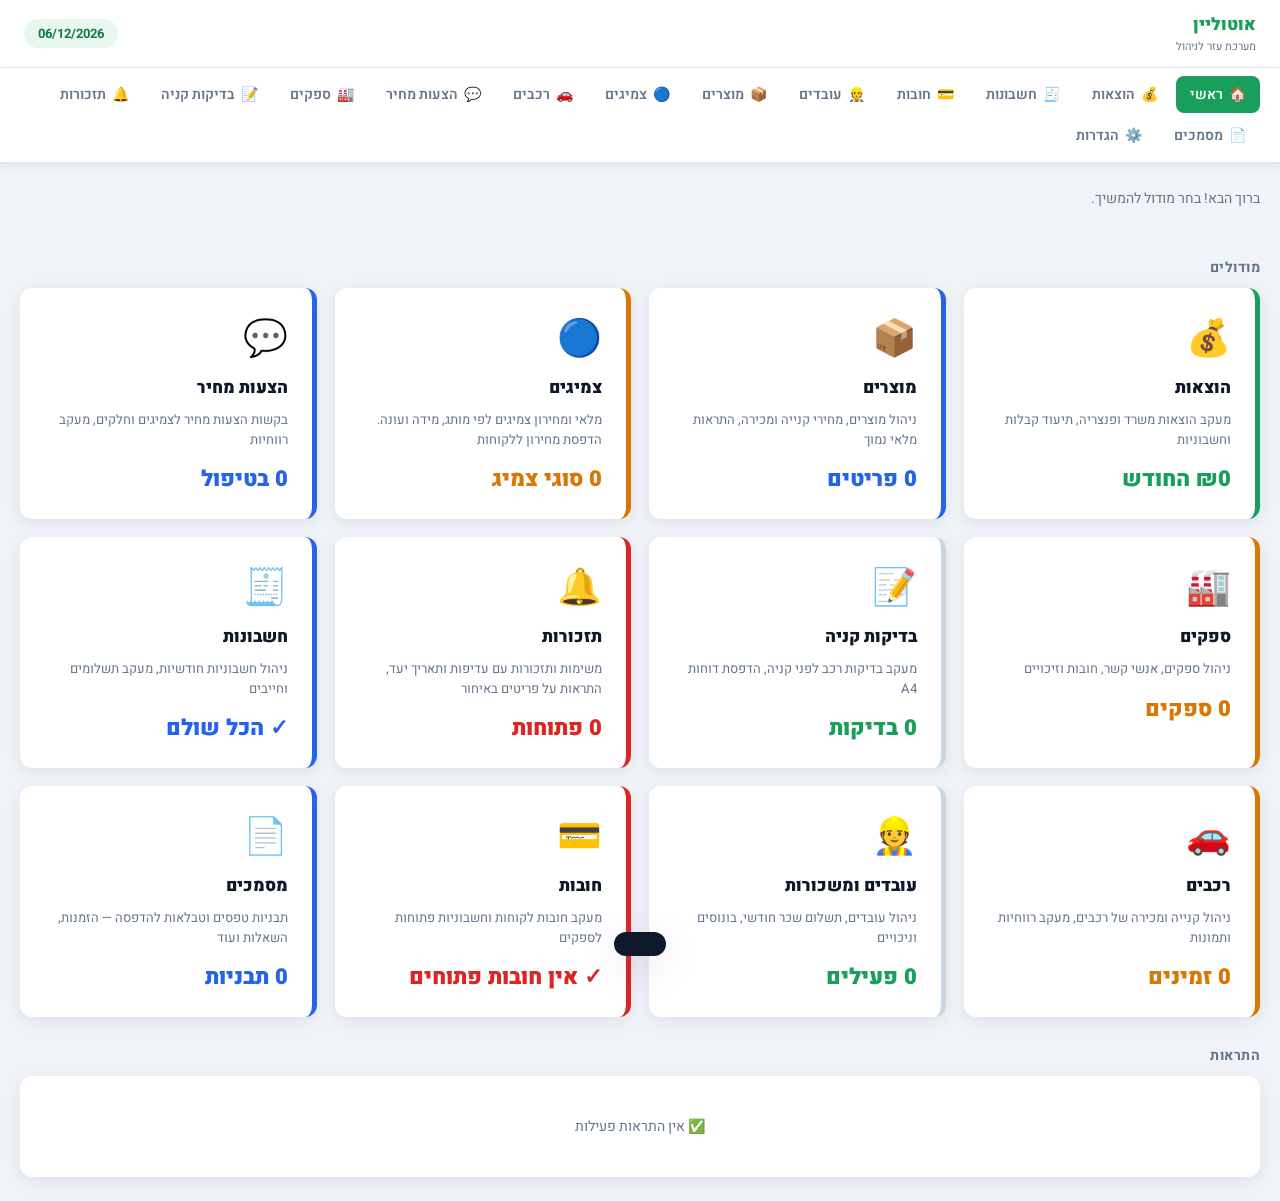
==== index.html @ 27c4a181 "Add files via upload גירסה עם מודול מסמכים" ====
﻿<!DOCTYPE html>
<html lang="he" dir="rtl">
<head>
  <meta charset="UTF-8">
  <meta name="viewport" content="width=device-width, initial-scale=1.0">
  <meta name="theme-color" content="#1a9e5c">
  <meta name="mobile-web-app-capable" content="yes">
  <meta name="apple-mobile-web-app-capable" content="yes">
  <meta name="apple-mobile-web-app-status-bar-style" content="default">
  <meta name="apple-mobile-web-app-title" content="אוטוליין">
  <link rel="icon" href="icon-512.png" type="image/png">
  <link rel="manifest" href="manifest.json">
  <title>אוטוליין – ראשי</title>
  <link rel="stylesheet" href="style.css?v=1.7">
  <style>
    .welcome { font-size: 14px; color: var(--text-muted); margin-bottom: 24px; }
    .modules-grid {
      display: grid;
      grid-template-columns: repeat(auto-fill, minmax(260px, 1fr));
      gap: 18px; margin-bottom: 28px;
    }
    .module-card {
      background: white; border-radius: var(--radius);
      box-shadow: var(--shadow); padding: 24px;
      text-decoration: none; color: var(--text);
      display: flex; flex-direction: column; gap: 10px;
      transition: all 0.2s; border-right: 5px solid var(--primary);
    }
    .module-card:hover { transform: translateY(-3px); box-shadow: var(--shadow-lg); }
    .module-card.blue  { border-right-color: var(--accent); }
    .module-card.orange{ border-right-color: var(--warning); }
    .module-card.gray  { border-right-color: var(--border-dark); }
    .module-card .mod-icon { font-size: 36px; }
    .module-card h2 { font-size: 17px; font-weight: 900; margin: 0; }
    .module-card p { font-size: 13px; color: var(--text-muted); margin: 0; line-height: 1.5; }
    .module-card .mod-stat {
      font-size: 22px; font-weight: 900; color: var(--primary); margin-top: 4px;
    }
    .module-card.blue  .mod-stat { color: var(--accent); }
    .module-card.orange .mod-stat { color: var(--warning); }
    .module-card.red   { border-right-color: var(--danger); }
    .module-card.red   .mod-stat { color: var(--danger); }

    .section-title { font-size: 14px; font-weight: 700; color: var(--text-muted); margin-bottom: 10px; text-transform: uppercase; letter-spacing: 0.5px; }

    .alerts-box { background: white; border-radius: var(--radius); box-shadow: var(--shadow); padding: 20px 24px; }
    .alert-item {
      display: flex; align-items: center; gap: 12px;
      padding: 10px 0; border-bottom: 1px solid var(--border);
      font-size: 13px;
    }
    .alert-item:last-child { border-bottom: none; }
    .alert-dot { width: 8px; height: 8px; border-radius: 50%; background: var(--danger); flex-shrink: 0; }
    .alert-dot.orange { background: var(--warning); }

    .date-chip {
      background: var(--primary-light); color: var(--primary-dark);
      padding: 5px 14px; border-radius: 20px; font-size: 13px; font-weight: 700;
    }
  </style>
</head>
<body>

<header class="app-header">
  <div class="header-brand">
    <img class="header-logo" src="" alt="לוגו">
    <div class="header-title">
      <h1>אוטוליין</h1>
      <p>מערכת עזר לניהול</p>
    </div>
  </div>
  <span class="date-chip" id="todayChip"></span>
</header>

<nav class="main-nav">
  <a href="index.html"          class="nav-link">🏠 <span class="label">ראשי</span></a>
  <a href="הוצאות.html"         class="nav-link">💰 <span class="label">הוצאות</span></a>
  <a href="חשבונות.html"        class="nav-link">🧾 <span class="label">חשבונות</span></a>
  <a href="חובות.html"          class="nav-link">💳 <span class="label">חובות</span></a>
  <a href="עובדים.html"          class="nav-link">👷 <span class="label">עובדים</span></a>
  <a href="מוצרים.html"         class="nav-link">📦 <span class="label">מוצרים</span></a>
  <a href="צמיגים.html"         class="nav-link">🔵 <span class="label">צמיגים</span></a>
  <a href="רכבים.html"          class="nav-link">🚗 <span class="label">רכבים</span></a>
  <a href="הצעות-מחיר.html"    class="nav-link">💬 <span class="label">הצעות מחיר</span></a>
  <a href="ספקים.html"          class="nav-link">🏭 <span class="label">ספקים</span></a>
  <a href="בדיקות-קניה.html"    class="nav-link">📝 <span class="label">בדיקות קניה</span></a>
  <a href="תזכורות.html"        class="nav-link">🔔 <span class="label">תזכורות</span></a>
  <a href="מסמכים.html"         class="nav-link">📄 <span class="label">מסמכים</span></a>
  <a href="הגדרות.html"         class="nav-link">⚙️ <span class="label">הגדרות</span></a>
</nav>

<div class="container">
  <p class="welcome">ברוך הבא! בחר מודול להמשיך.</p>

  <!-- Stats -->
  <div class="stats-row" id="statsRow"></div>

  <!-- Modules -->
  <div class="section-title">מודולים</div>
  <div class="modules-grid">
    <a href="הוצאות.html" class="module-card">
      <div class="mod-icon">💰</div>
      <h2>הוצאות</h2>
      <p>מעקב הוצאות משרד ופנצריה, תיעוד קבלות וחשבוניות</p>
      <div class="mod-stat" id="statExpenses">—</div>
    </a>
    <a href="מוצרים.html" class="module-card blue">
      <div class="mod-icon">📦</div>
      <h2>מוצרים</h2>
      <p>ניהול מוצרים, מחירי קנייה ומכירה, התראות מלאי נמוך</p>
      <div class="mod-stat" id="statProducts">—</div>
    </a>
    <a href="צמיגים.html" class="module-card orange">
      <div class="mod-icon">🔵</div>
      <h2>צמיגים</h2>
      <p>מלאי ומחירון צמיגים לפי מותג, מידה ועונה. הדפסת מחירון ללקוחות</p>
      <div class="mod-stat" id="statTires">—</div>
    </a>
    <a href="הצעות-מחיר.html" class="module-card blue">
      <div class="mod-icon">💬</div>
      <h2>הצעות מחיר</h2>
      <p>בקשות הצעות מחיר לצמיגים וחלקים, מעקב רווחיות</p>
      <div class="mod-stat" id="statQuotes">—</div>
    </a>
    <a href="ספקים.html" class="module-card orange">
      <div class="mod-icon">🏭</div>
      <h2>ספקים</h2>
      <p>ניהול ספקים, אנשי קשר, חובות וזיכויים</p>
      <div class="mod-stat" id="statSuppliers">—</div>
    </a>
    <a href="בדיקות-קניה.html" class="module-card gray">
      <div class="mod-icon">📝</div>
      <h2>בדיקות קניה</h2>
      <p>מעקב בדיקות רכב לפני קניה, הדפסת דוחות A4</p>
      <div class="mod-stat" id="statChecks">—</div>
    </a>
    <a href="תזכורות.html" class="module-card red">
      <div class="mod-icon">🔔</div>
      <h2>תזכורות</h2>
      <p>משימות ותזכורות עם עדיפות ותאריך יעד, התראות על פריטים באיחור</p>
      <div class="mod-stat" id="statReminders">—</div>
    </a>
    <a href="חשבונות.html" class="module-card blue">
      <div class="mod-icon">🧾</div>
      <h2>חשבונות</h2>
      <p>ניהול חשבוניות חודשיות, מעקב תשלומים וחייבים</p>
      <div class="mod-stat" id="statInvoices">—</div>
    </a>
    <a href="רכבים.html" class="module-card orange">
      <div class="mod-icon">🚗</div>
      <h2>רכבים</h2>
      <p>ניהול קנייה ומכירה של רכבים, מעקב רווחיות ותמונות</p>
      <div class="mod-stat" id="statCars">—</div>
    </a>
    <a href="עובדים.html" class="module-card gray">
      <div class="mod-icon">👷</div>
      <h2>עובדים ומשכורות</h2>
      <p>ניהול עובדים, תשלום שכר חודשי, בונוסים וניכויים</p>
      <div class="mod-stat" id="statEmployees">—</div>
    </a>
    <a href="חובות.html" class="module-card red">
      <div class="mod-icon">💳</div>
      <h2>חובות</h2>
      <p>מעקב חובות לקוחות וחשבוניות פתוחות לספקים</p>
      <div class="mod-stat" id="statDebts">—</div>
    </a>
    <a href="מסמכים.html" class="module-card blue">
      <div class="mod-icon">📄</div>
      <h2>מסמכים</h2>
      <p>תבניות טפסים וטבלאות להדפסה — הזמנות, השאלות ועוד</p>
      <div class="mod-stat" id="statForms">—</div>
    </a>
  </div>

  <!-- Alerts -->
  <div class="section-title">התראות</div>
  <div class="alerts-box">
    <div id="alertsList">
      <div class="empty-state" style="padding:20px">
        <p>✅ אין התראות פעילות</p>
      </div>
    </div>
  </div>
</div>

<div id="toast" class="toast"></div>

<script src="shared.js?v=1.7"></script>
<script>
document.getElementById('todayChip').textContent = todayStr();

function loadDashboard() {
  const expenses = getDB('pnc_expenses');
  const products = getDB('pnc_products');
  const tires    = getDB('pnc_tires');
  const checks   = (() => { try { return JSON.parse(localStorage.getItem('mualem_db_v3')) || []; } catch { return []; } })();

  // This month expenses
  const now = new Date();
  const thisMonth = String(now.getMonth()+1).padStart(2,'0') + '/' + now.getFullYear();
  const monthExp = expenses.filter(e => (e.date || '').includes('/' + thisMonth.replace('/','/').slice(0,2) + '/') || (e.date || '').endsWith(thisMonth.slice(-4)));
  // simpler: filter where date contains /MM/YYYY
  const mm = String(now.getMonth()+1).padStart(2,'0');
  const yyyy = now.getFullYear();
  const expThisMonth = expenses.filter(e => {
    const p = (e.date || '').split('/');
    return p.length === 3 && p[1] === mm && p[2] === String(yyyy);
  });
  const totalExpMonth = expThisMonth.reduce((s,e) => s + (parseFloat(e.amount) || 0), 0);

  const quotesT = getDB('pnc_quotes_tires');
  const quotesP = getDB('pnc_quotes_parts');
  const suppliers = getDB('pnc_suppliers');

  // Reminders
  const reminders = getDB('pnc_reminders');
  const today = new Date(); today.setHours(0,0,0,0);
  const openRems    = reminders.filter(r => !r.done);
  const overdueRems = reminders.filter(r => !r.done && r.due && new Date(r.due) < today);
  const highRems    = reminders.filter(r => !r.done && r.priority === 'high' && !(r.due && new Date(r.due) < today));

  // Invoices (current month)
  const tenants  = getDB('pnc_tenants');
  const payments = getDB('pnc_payments');
  const curPeriod = String(now.getMonth()+1).padStart(2,'0') + '/' + now.getFullYear();
  const curPmts   = payments.filter(p => p.period === curPeriod);
  const unpaidTenants = tenants.filter(t => {
    const pmt = curPmts.find(p => p.tenantId === t.id);
    return !pmt || !pmt.paid;
  });

  // Cars inventory
  const carsInv  = getDB('pnc_cars_inventory');
  const availCars = carsInv.filter(c => c.status === 'available');

  // Employees
  const employees = getDB('pnc_employees');
  const empSals   = getDB('pnc_salaries');
  const activeEmps = employees.filter(e => e.active);
  const empCurSals = empSals.filter(s => s.period === curPeriod);
  const empUnpaid  = activeEmps.filter(e => {
    const sal = empCurSals.find(s => s.employeeId === e.id);
    return !sal || !sal.paid;
  }).length;

  document.getElementById('statExpenses').textContent  = '₪' + totalExpMonth.toLocaleString('he-IL') + ' החודש';
  document.getElementById('statProducts').textContent  = products.length + ' פריטים';
  document.getElementById('statTires').textContent     = tires.length + ' סוגי צמיג';
  document.getElementById('statQuotes').textContent    = (quotesT.filter(x=>x.status==='open').length + quotesP.filter(x=>x.status==='open').length) + ' בטיפול';
  document.getElementById('statSuppliers').textContent = suppliers.length + ' ספקים';
  document.getElementById('statChecks').textContent    = checks.length + ' בדיקות';
  document.getElementById('statReminders').textContent = openRems.length + ' פתוחות' + (overdueRems.length > 0 ? ` · ${overdueRems.length} באיחור` : '');
  document.getElementById('statInvoices').textContent  = unpaidTenants.length > 0 ? unpaidTenants.length + ' ממתינים לתשלום' : '✓ הכל שולם';
  document.getElementById('statCars').textContent      = availCars.length + ' זמינים' + (carsInv.length > availCars.length ? ` / ${carsInv.length} סה״כ` : '');
  document.getElementById('statEmployees').textContent = activeEmps.length + ' פעילים' + (empUnpaid > 0 ? ` · ${empUnpaid} ממתינים` : '');

  // Debts
  const custDebts  = getDB('pnc_customer_debts');
  const suppDebts  = getDB('pnc_supplier_debts');
  const openCust   = custDebts.filter(d => {
    const paid = (d.payments||[]).reduce((s,p) => s+(parseFloat(p.amount)||0), 0);
    return Math.max(0, (parseFloat(d.amount)||0) - paid) > 0;
  });
  const openSupp   = suppDebts.filter(d => !d.paid);
  const debtParts  = [];
  if (openCust.length)  debtParts.push(openCust.length + ' לקוחות');
  if (openSupp.length)  debtParts.push(openSupp.length + ' ספקים');
  document.getElementById('statDebts').textContent = debtParts.length ? debtParts.join(' · ') : '✓ אין חובות פתוחים';

  // Forms
  const forms = getDB('pnc_forms');
  document.getElementById('statForms').textContent = forms.length + ' תבניות';

  // Alerts
  const alerts = [];

  // Overdue reminders (most urgent – red)
  overdueRems.forEach(r => {
    alerts.push({ color: '', text: `🔔 תזכורת באיחור: ${r.text}` });
  });
  // High priority open reminders (orange)
  highRems.forEach(r => {
    alerts.push({ color: 'orange', text: `🔔 תזכורת דחופה: ${r.text}` });
  });
  // Unpaid employee salaries
  activeEmps.forEach(e => {
    const sal = empCurSals.find(s => s.employeeId === e.id);
    if (!sal || !sal.paid) {
      const amount = sal ? sal.total : (e.payType === 'monthly' ? (parseFloat(e.baseSalary)||0) : 0);
      if (amount > 0)
        alerts.push({ color: 'orange', text: `👷 שכר לא שולם: ${e.name} – ₪${amount.toLocaleString('he-IL',{maximumFractionDigits:0})} (${curPeriod})` });
    }
  });

  // Overdue supplier debts
  openSupp.forEach(d => {
    if (!d.dueDate) return;
    const parts = d.dueDate.split('/');
    const due = parts.length === 3 ? new Date(parts[2], parts[1]-1, parts[0]) : null;
    if (due && due < today) {
      alerts.push({ color: '', text: `🏭 חשבונית פגת תוקף: ${d.supplierName} – ₪${(parseFloat(d.amount)||0).toLocaleString('he-IL',{maximumFractionDigits:0})} (עד ${d.dueDate})` });
    }
  });

  // Unpaid invoices current month
  unpaidTenants.forEach(t => {
    const total = (t.items||[]).reduce((s,item)=>s+(parseFloat(item.amount)||0),0);
    alerts.push({ color: 'orange', text: `🧾 חשבון לא שולם: ${t.name} – ₪${total.toLocaleString('he-IL')} (${curPeriod})` });
  });

  // Low stock products
  products.forEach(p => {
    const qty = parseFloat(p.quantity) || 0;
    const min = parseFloat(p.minQuantity) || 0;
    if (min > 0 && qty <= min) {
      alerts.push({ color: qty === 0 ? '' : 'orange', text: `מלאי נמוך: ${p.name} – נותרו ${qty} ${p.unit || 'יח׳'}` });
    }
  });
  // Low stock tires
  tires.forEach(t => {
    const qty = parseFloat(t.quantity) || 0;
    if (qty === 0) {
      alerts.push({ color: '', text: `צמיג אזל: ${t.brand} ${t.width}/${t.profile}R${t.rim}` });
    } else if (qty <= 2) {
      alerts.push({ color: 'orange', text: `מלאי נמוך: ${t.brand} ${t.width}/${t.profile}R${t.rim} – נותרו ${qty}` });
    }
  });

  const list = document.getElementById('alertsList');
  if (alerts.length === 0) {
    list.innerHTML = '<div class="empty-state" style="padding:20px"><p>✅ אין התראות פעילות</p></div>';
  } else {
    list.innerHTML = alerts.map(a =>
      `<div class="alert-item">
         <div class="alert-dot ${a.color}"></div>
         <span>${a.text}</span>
       </div>`
    ).join('');
  }
}

loadDashboard();
</script>
</body>
</html>
---- style.css ----
@import url('https://fonts.googleapis.com/css2?family=Heebo:wght@300;400;500;600;700;900&display=swap');

:root {
  --primary: #1a9e5c; --primary-light: #e8f7f0; --primary-dark: #147a46;
  --accent: #2563eb; --accent-light: #eff6ff;
  --danger: #dc2626; --danger-light: #fef2f2;
  --warning: #d97706; --warning-light: #fffbeb;
  --bg: #f0f4f8; --card: #ffffff;
  --border: #e2e8f0; --border-dark: #cbd5e1;
  --text: #0f172a; --text-muted: #64748b; --text-light: #94a3b8;
  --shadow: 0 4px 16px rgba(0,0,0,0.08);
  --shadow-lg: 0 10px 40px rgba(0,0,0,0.12);
  --radius: 12px;
}

* { box-sizing: border-box; margin: 0; padding: 0; }

body {
  font-family: 'Heebo', sans-serif;
  background: var(--bg);
  color: var(--text);
  direction: rtl;
  min-height: 100vh;
}

/* ===== HEADER ===== */
.app-header {
  background: #fff;
  padding: 12px 24px;
  display: flex; align-items: center; justify-content: space-between;
  box-shadow: 0 2px 12px rgba(0,0,0,0.1);
  border-bottom: 1px solid var(--border);
  position: sticky; top: 0; z-index: 100;
}
.header-brand { display: flex; align-items: center; gap: 12px; }
.header-logo { height: 44px; object-fit: contain; mix-blend-mode: multiply; }
.header-title h1 { font-size: 17px; font-weight: 900; color: var(--primary); }
.header-title p { font-size: 11px; color: var(--text-muted); margin-top: 1px; }

/* ===== NAV ===== */
.main-nav {
  display: flex; gap: 4px; flex-wrap: wrap;
  background: white;
  padding: 8px 20px;
  border-bottom: 2px solid var(--border);
  position: sticky; top: 0; z-index: 100;
  box-shadow: 0 2px 8px rgba(0,0,0,.06);
}
.nav-link {
  display: flex; align-items: center; gap: 6px;
  padding: 8px 14px; border-radius: 8px;
  text-decoration: none; color: var(--text-muted);
  font-size: 14px; font-weight: 600;
  transition: all 0.15s;
}
.nav-link:hover { background: var(--bg); color: var(--primary); }
.nav-link.active { background: var(--primary); color: white; }

/* ===== CONTAINER ===== */
.container { max-width: 1300px; margin: 0 auto; padding: 24px 20px; }

/* ===== PAGE TITLE ===== */
.page-title {
  font-size: 22px; font-weight: 900;
  color: var(--text); margin-bottom: 20px;
  display: flex; align-items: center; gap: 10px;
}
.page-title .icon { font-size: 26px; }

/* ===== CARD ===== */
.card {
  background: var(--card); border-radius: var(--radius);
  box-shadow: var(--shadow); margin-bottom: 24px; overflow: hidden;
}
.card-header {
  padding: 14px 24px; border-bottom: 1px solid var(--border);
  display: flex; align-items: center; justify-content: space-between; gap: 10px;
}
.card-header-left { display: flex; align-items: center; gap: 10px; }
.card-header .icon {
  width: 34px; height: 34px; border-radius: 8px;
  display: flex; align-items: center; justify-content: center; font-size: 17px;
}
.card-header .icon.green { background: var(--primary-light); }
.card-header .icon.blue { background: var(--accent-light); }
.card-header .icon.orange { background: var(--warning-light); }
.card-header .icon.red { background: var(--danger-light); }
.card-header h3 { margin: 0; font-size: 15px; font-weight: 700; }
.card-body { padding: 20px 24px; }

/* ===== FORM ===== */
.grid-inputs {
  display: grid;
  grid-template-columns: repeat(auto-fill, minmax(180px, 1fr));
  gap: 14px;
}
.grid-inputs.wide { grid-template-columns: repeat(auto-fill, minmax(220px, 1fr)); }
.grid-inputs.narrow { grid-template-columns: repeat(auto-fill, minmax(140px, 1fr)); }

.field { display: flex; flex-direction: column; }
.field.full { grid-column: 1 / -1; }
.field label {
  font-size: 11px; font-weight: 700; color: var(--text-muted);
  text-transform: uppercase; letter-spacing: 0.5px; margin-bottom: 5px;
}
.field input, .field select, .field textarea {
  padding: 10px 14px; border: 1.5px solid var(--border); border-radius: 8px;
  font-size: 14px; font-family: 'Heebo', sans-serif; color: var(--text);
  transition: all 0.15s; background: #fafbfc; direction: rtl;
}
.field select { cursor: pointer; }
.field textarea { resize: vertical; min-height: 64px; }
.field input::placeholder, .field textarea::placeholder { color: var(--text-light); font-size: 13px; }
.field input:focus, .field select:focus, .field textarea:focus {
  outline: none; border-color: var(--accent);
  background: white; box-shadow: 0 0 0 3px rgba(37,99,235,0.08);
}
.field input.filled, .field select.filled { background: white; border-color: var(--border-dark); }
.required-star { color: var(--danger); }

/* ===== BUTTONS ===== */
.action-area {
  padding: 16px 24px; background: #f8fafc;
  border-top: 1px solid var(--border);
  display: flex; gap: 12px; align-items: center; flex-wrap: wrap;
}
.btn {
  padding: 10px 20px; border: none; cursor: pointer; border-radius: 8px;
  font-size: 14px; font-weight: 700; font-family: 'Heebo', sans-serif;
  transition: all 0.15s; display: flex; align-items: center; gap: 7px;
  white-space: nowrap;
}
.btn-primary {
  background: var(--primary); color: white;
  box-shadow: 0 2px 8px rgba(26,158,92,0.3); flex: 1; justify-content: center;
}
.btn-primary:hover { background: var(--primary-dark); transform: translateY(-1px); }
.btn-secondary {
  background: white; color: var(--text-muted); border: 1.5px solid var(--border);
}
.btn-secondary:hover { border-color: var(--border-dark); color: var(--text); }
.btn-accent { background: var(--accent); color: white; }
.btn-accent:hover { background: #1d4ed8; }
.btn-danger { background: var(--danger-light); color: var(--danger); }
.btn-danger:hover { background: var(--danger); color: white; }
.btn-warning { background: var(--warning-light); color: var(--warning); }
.btn-warning:hover { background: var(--warning); color: white; }
.btn-sm { padding: 5px 12px; font-size: 12px; }
.btn-icon {
  border: none; background: none; cursor: pointer;
  padding: 4px 6px; border-radius: 5px; opacity: 0.4;
  transition: all 0.15s; font-size: 14px;
}
.btn-icon:hover { opacity: 1; background: var(--bg); }

/* ===== SEARCH BAR ===== */
.search-wrap {
  padding: 14px 24px; border-bottom: 1px solid var(--border);
  display: flex; gap: 10px; flex-wrap: wrap; align-items: center;
}
.search-input {
  flex: 1; min-width: 180px;
  padding: 9px 14px; border: 1.5px solid var(--border); border-radius: 8px;
  font-size: 14px; font-family: 'Heebo', sans-serif;
  direction: rtl; background: #fafbfc;
}
.search-input:focus { outline: none; border-color: var(--accent); background: white; }
.filter-select {
  padding: 9px 14px; border: 1.5px solid var(--border); border-radius: 8px;
  font-size: 14px; font-family: 'Heebo', sans-serif;
  background: #fafbfc; cursor: pointer; direction: rtl;
}
.filter-select:focus { outline: none; border-color: var(--accent); }

/* ===== TABLE ===== */
.tbl-wrap { overflow-x: auto; }
.data-table { width: 100%; border-collapse: collapse; min-width: 600px; }
.data-table thead tr { background: #f8fafc; }
.data-table th {
  padding: 9px 12px; text-align: right;
  font-size: 11px; font-weight: 700; color: var(--text-muted);
  text-transform: uppercase; letter-spacing: 0.5px;
  border-bottom: 2px solid var(--border); white-space: nowrap;
}
.data-table td {
  padding: 9px 12px; border-bottom: 1px solid var(--border);
  font-size: 13px; vertical-align: middle;
}
.data-table tbody tr:hover td { background: #f8fafc; }
.data-table tbody tr:nth-child(even) td { background: #fafbfc; }
.data-table tbody tr:nth-child(even):hover td { background: #f1f5f9; }

/* ===== BADGES ===== */
.badge {
  display: inline-flex; align-items: center;
  padding: 3px 10px; border-radius: 20px;
  font-size: 12px; font-weight: 700; white-space: nowrap;
}
.badge-green { background: var(--primary-light); color: var(--primary-dark); }
.badge-blue { background: var(--accent-light); color: var(--accent); }
.badge-red { background: var(--danger-light); color: var(--danger); }
.badge-orange { background: var(--warning-light); color: var(--warning); }
.badge-gray { background: #f1f5f9; color: var(--text-muted); }

/* ===== STAT CARDS ===== */
.stats-row { display: flex; gap: 14px; flex-wrap: wrap; margin-bottom: 24px; }
.stat-card {
  background: white; border-radius: var(--radius);
  padding: 16px 20px; flex: 1; min-width: 140px;
  box-shadow: var(--shadow); border-right: 4px solid var(--primary);
}
.stat-card.blue { border-right-color: var(--accent); }
.stat-card.orange { border-right-color: var(--warning); }
.stat-card.red { border-right-color: var(--danger); }
.stat-card .num { font-size: 22px; font-weight: 900; color: var(--primary); display: block; }
.stat-card.blue .num { color: var(--accent); }
.stat-card.orange .num { color: var(--warning); }
.stat-card.red .num { color: var(--danger); }
.stat-card .lbl { font-size: 11px; color: var(--text-muted); margin-top: 3px; }

/* ===== EMPTY STATE ===== */
.empty-state { text-align: center; padding: 50px 20px; color: var(--text-muted); }
.empty-state .emoji { font-size: 40px; margin-bottom: 12px; }
.empty-state p { font-size: 14px; }

/* ===== TOAST ===== */
.toast {
  position: fixed; bottom: 24px; left: 50%;
  transform: translateX(-50%) translateY(80px);
  background: #0f172a; color: white;
  padding: 12px 26px; border-radius: 30px;
  font-size: 14px; font-weight: 600;
  box-shadow: var(--shadow-lg); z-index: 999;
  transition: transform 0.3s cubic-bezier(0.34,1.56,0.64,1);
  white-space: nowrap; pointer-events: none;
}
.toast.show { transform: translateX(-50%) translateY(0); }
.toast.success { background: var(--primary); }
.toast.error { background: var(--danger); }

/* ===== MODAL ===== */
.modal-overlay {
  display: none; position: fixed; inset: 0;
  background: rgba(0,0,0,0.45); z-index: 200;
  align-items: center; justify-content: center; padding: 20px;
}
.modal-overlay.open { display: flex; }
.modal {
  background: white; border-radius: var(--radius);
  box-shadow: var(--shadow-lg); width: 100%; max-width: 640px;
  max-height: 90vh; overflow-y: auto;
}
.modal-header {
  padding: 16px 24px; border-bottom: 1px solid var(--border);
  display: flex; align-items: center; justify-content: space-between; position: sticky; top: 0; background: white; z-index: 1;
}
.modal-header h3 { font-size: 16px; font-weight: 700; margin: 0; }
.modal-close {
  border: none; background: none; cursor: pointer;
  font-size: 22px; color: var(--text-muted); padding: 2px 6px; border-radius: 4px; line-height: 1;
}
.modal-close:hover { background: var(--bg); color: var(--text); }
.modal-body { padding: 20px 24px; }
.modal-footer {
  padding: 14px 24px; border-top: 1px solid var(--border);
  display: flex; gap: 10px; justify-content: flex-end;
}

/* ===== CONFIRM ===== */
.confirm-overlay {
  display: none; position: fixed; inset: 0;
  background: rgba(0,0,0,0.5); z-index: 300;
  align-items: center; justify-content: center;
  padding: 20px;
}
.confirm-overlay.open { display: flex; }
.confirm-box {
  background: white; border-radius: var(--radius);
  padding: 32px 28px; max-width: 360px; width: 100%;
  text-align: center; box-shadow: var(--shadow-lg);
  animation: cfmIn .15s ease;
}
@keyframes cfmIn { from { transform: scale(.9); opacity: 0 } to { transform: scale(1); opacity: 1 } }
.confirm-box .big-icon,
.confirm-box .confirm-icon { font-size: 42px; margin-bottom: 14px; }
.confirm-box h3 { font-size: 17px; font-weight: 700; margin-bottom: 8px; }
.confirm-box p { font-size: 14px; color: var(--text-muted); margin-bottom: 22px; }
/* Support both class names: btns (new) and confirm-btns (old) */
.confirm-box .btns,
.confirm-box .confirm-btns { display: flex; gap: 10px; justify-content: center; flex-wrap: wrap; }

/* ===== RESPONSIVE ===== */

/* Tablet */
@media (max-width: 900px) {
  .container { padding: 18px 16px; }
  .grid-inputs { grid-template-columns: repeat(auto-fill, minmax(160px, 1fr)); }
  .modal { max-width: 96vw; }
}

/* Mobile */
@media (max-width: 640px) {
  /* Header */
  .app-header { padding: 10px 12px; }
  .header-title h1 { font-size: 15px; }
  .header-title p { display: none; }

  /* Nav – scrollable row, icons only */
  .main-nav {
    padding: 6px 8px;
    gap: 2px;
    overflow-x: auto;
    flex-wrap: nowrap;
    -webkit-overflow-scrolling: touch;
    scrollbar-width: none;
  }
  .main-nav::-webkit-scrollbar { display: none; }
  .nav-link { padding: 8px 10px; font-size: 13px; white-space: nowrap; flex-shrink: 0; }
  .nav-link span.label { display: none; }

  /* Layout */
  .container { padding: 12px 10px; }
  .page-title { font-size: 18px; margin-bottom: 14px; }

  /* Grid */
  .grid-inputs { grid-template-columns: 1fr 1fr; gap: 10px; }
  .grid-inputs.narrow { grid-template-columns: 1fr 1fr; }

  /* Cards */
  .card-header { padding: 12px 14px; flex-wrap: wrap; }
  .card-body { padding: 12px 14px; }
  .action-area { padding: 10px 14px; gap: 8px; }

  /* Stats */
  .stats-row { gap: 8px; }
  .stat-card { min-width: 90px; padding: 10px 12px; }
  .stat-card .num { font-size: 18px; }

  /* Search */
  .search-wrap { padding: 10px 12px; gap: 8px; }
  .search-input { font-size: 16px; } /* prevent iOS zoom */
  .filter-select { font-size: 16px; }

  /* Buttons */
  .btn { padding: 9px 16px; font-size: 14px; }
  .btn-primary { flex: unset; width: 100%; justify-content: center; }

  /* Modal */
  .modal-overlay { padding: 0; align-items: flex-end; }
  .modal { border-radius: var(--radius) var(--radius) 0 0; max-height: 92vh; }

  /* Toast */
  .toast { left: 12px; right: 12px; transform: translateX(0) translateY(80px); width: auto; }
  .toast.show { transform: translateX(0) translateY(0); }

  /* Confirm */
  .confirm-box { padding: 24px 18px; }

  /* Fields – prevent iOS zoom on focus */
  .field input, .field select, .field textarea { font-size: 16px; }
}

/* Very small screens */
@media (max-width: 380px) {
  .grid-inputs { grid-template-columns: 1fr; }
  .stats-row { flex-direction: column; }
}
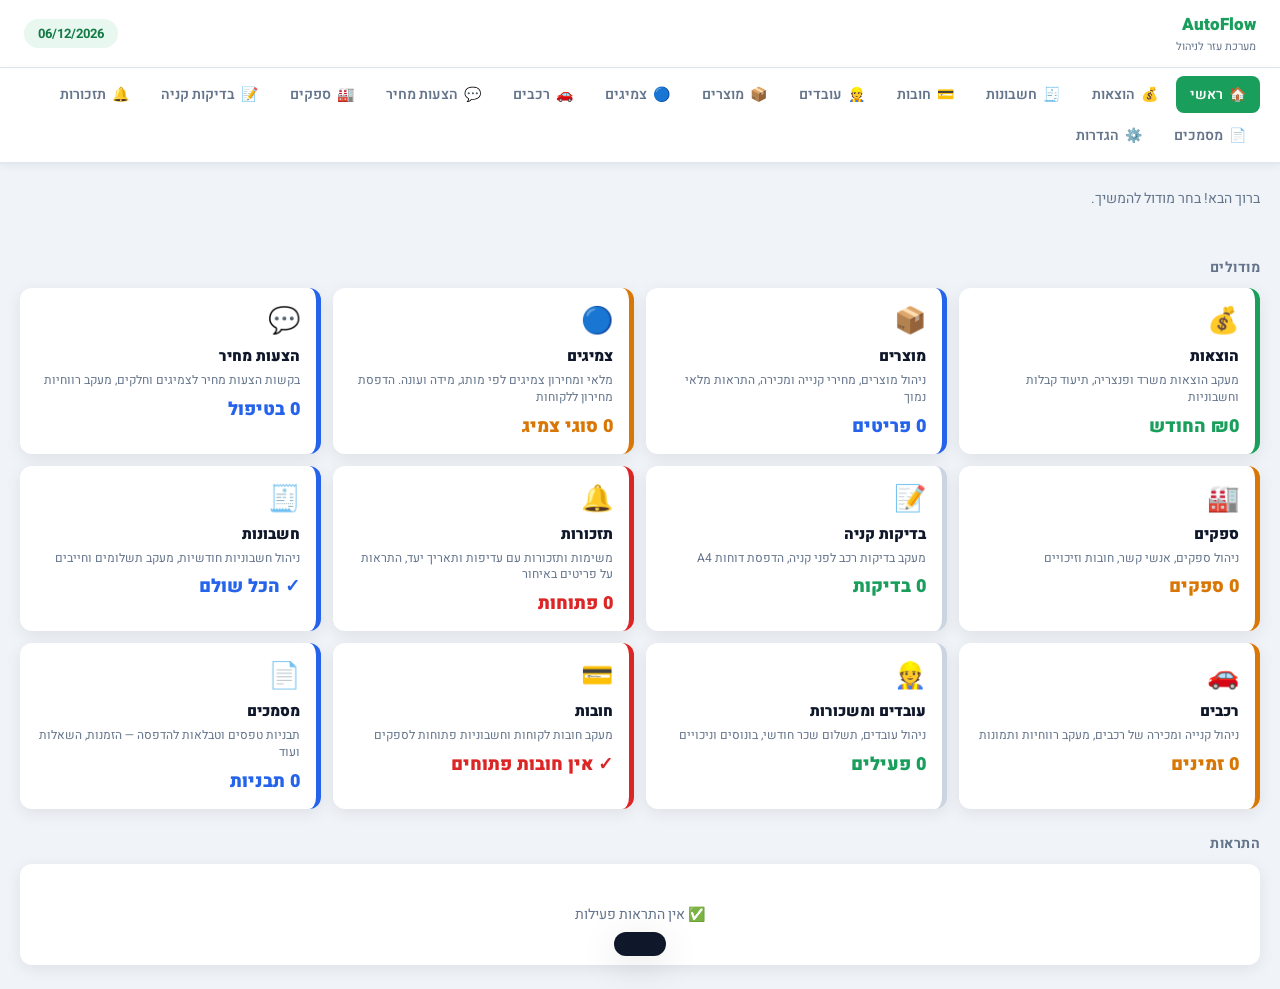
==== commit 8b8fa538: "UI improvements: compact layout, tabs, AutoFlow branding - Default header name changed to AutoFlow a" ====
--- a/index.html
+++ b/index.html
@@ -16,25 +16,28 @@
     .welcome { font-size: 14px; color: var(--text-muted); margin-bottom: 24px; }
     .modules-grid {
       display: grid;
-      grid-template-columns: repeat(auto-fill, minmax(260px, 1fr));
-      gap: 18px; margin-bottom: 28px;
-    }
+      grid-template-columns: repeat(4, 1fr);
+      gap: 12px; margin-bottom: 24px;
+    }
+    @media(max-width:900px){ .modules-grid { grid-template-columns: repeat(3,1fr); } }
+    @media(max-width:620px){ .modules-grid { grid-template-columns: repeat(2,1fr); } }
+    @media(max-width:380px){ .modules-grid { grid-template-columns: 1fr; } }
     .module-card {
       background: white; border-radius: var(--radius);
-      box-shadow: var(--shadow); padding: 24px;
+      box-shadow: var(--shadow); padding: 14px 16px;
       text-decoration: none; color: var(--text);
-      display: flex; flex-direction: column; gap: 10px;
+      display: flex; flex-direction: column; gap: 5px;
       transition: all 0.2s; border-right: 5px solid var(--primary);
     }
-    .module-card:hover { transform: translateY(-3px); box-shadow: var(--shadow-lg); }
+    .module-card:hover { transform: translateY(-2px); box-shadow: var(--shadow-lg); }
     .module-card.blue  { border-right-color: var(--accent); }
     .module-card.orange{ border-right-color: var(--warning); }
     .module-card.gray  { border-right-color: var(--border-dark); }
-    .module-card .mod-icon { font-size: 36px; }
-    .module-card h2 { font-size: 17px; font-weight: 900; margin: 0; }
-    .module-card p { font-size: 13px; color: var(--text-muted); margin: 0; line-height: 1.5; }
+    .module-card .mod-icon { font-size: 26px; }
+    .module-card h2 { font-size: 15px; font-weight: 900; margin: 0; }
+    .module-card p { font-size: 12px; color: var(--text-muted); margin: 0; line-height: 1.4; }
     .module-card .mod-stat {
-      font-size: 22px; font-weight: 900; color: var(--primary); margin-top: 4px;
+      font-size: 18px; font-weight: 900; color: var(--primary); margin-top: 2px;
     }
     .module-card.blue  .mod-stat { color: var(--accent); }
     .module-card.orange .mod-stat { color: var(--warning); }
@@ -65,7 +68,7 @@
   <div class="header-brand">
     <img class="header-logo" src="" alt="לוגו">
     <div class="header-title">
-      <h1>אוטוליין</h1>
+      <h1>AutoFlow</h1>
       <p>מערכת עזר לניהול</p>
     </div>
   </div>
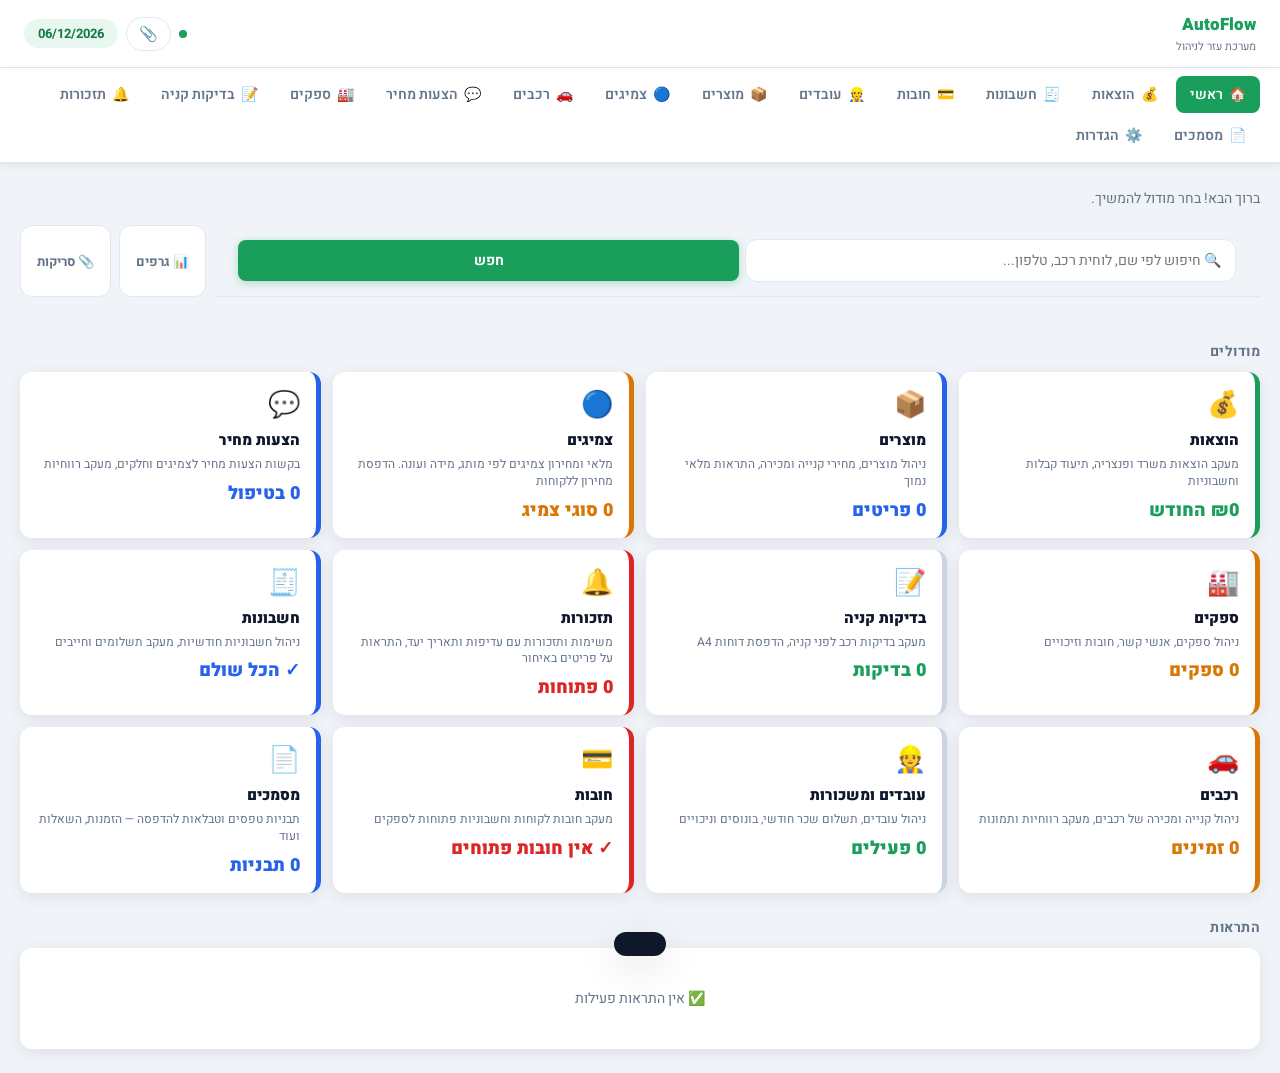
==== commit 2a2e008b: "feat: add multi-file Drive upload, visual charts, and global search 1. Multi-file upload to Google D" ====
--- a/index.html
+++ b/index.html
@@ -1,4 +1,4 @@
-﻿<!DOCTYPE html>
+<!DOCTYPE html>
 <html lang="he" dir="rtl">
 <head>
   <meta charset="UTF-8">
@@ -12,8 +12,9 @@
   <link rel="manifest" href="manifest.json">
   <title>אוטוליין – ראשי</title>
   <link rel="stylesheet" href="style.css?v=1.7">
+  <script src="https://cdn.jsdelivr.net/npm/chart.js@4.4.0/dist/chart.umd.min.js"></script>
   <style>
-    .welcome { font-size: 14px; color: var(--text-muted); margin-bottom: 24px; }
+    .welcome { font-size: 14px; color: var(--text-muted); margin-bottom: 16px; }
     .modules-grid {
       display: grid;
       grid-template-columns: repeat(4, 1fr);
@@ -45,6 +46,8 @@
     .module-card.red   .mod-stat { color: var(--danger); }
 
     .section-title { font-size: 14px; font-weight: 700; color: var(--text-muted); margin-bottom: 10px; text-transform: uppercase; letter-spacing: 0.5px; }
+    .section-header { display: flex; align-items: center; justify-content: space-between; margin-bottom: 10px; }
+    .section-header .section-title { margin-bottom: 0; }
 
     .alerts-box { background: white; border-radius: var(--radius); box-shadow: var(--shadow); padding: 20px 24px; }
     .alert-item {
@@ -60,6 +63,138 @@
       background: var(--primary-light); color: var(--primary-dark);
       padding: 5px 14px; border-radius: 20px; font-size: 13px; font-weight: 700;
     }
+
+    /* ── Header actions ── */
+    .header-actions { display: flex; align-items: center; gap: 8px; }
+    .header-btn {
+      background: none; border: 1.5px solid var(--border); border-radius: 20px;
+      padding: 5px 12px; font-size: 15px; cursor: pointer; position: relative;
+      transition: all 0.2s; font-family: inherit; color: var(--text);
+    }
+    .header-btn:hover { border-color: var(--primary); background: var(--primary-light); }
+    .queue-badge {
+      position: absolute; top: -5px; left: -5px;
+      background: var(--warning); color: white; border-radius: 50%;
+      width: 17px; height: 17px; font-size: 10px; font-weight: 800;
+      display: flex; align-items: center; justify-content: center;
+      font-family: 'Heebo', sans-serif;
+    }
+    .online-dot {
+      width: 8px; height: 8px; border-radius: 50%;
+      background: var(--primary); display: inline-block;
+      transition: background 0.3s;
+    }
+    .online-dot.offline { background: var(--danger); }
+
+    /* ── Top actions bar (search + buttons) ── */
+    .top-actions {
+      display: flex; gap: 8px; align-items: stretch;
+      flex-wrap: wrap; margin-bottom: 20px;
+    }
+    .search-wrap { flex: 1; min-width: 200px; display: flex; gap: 6px; }
+    .search-wrap input {
+      flex: 1; padding: 10px 14px;
+      border: 1.5px solid var(--border); border-radius: var(--radius);
+      font-size: 14px; font-family: inherit; background: white; direction: rtl;
+      transition: border-color 0.2s;
+    }
+    .search-wrap input:focus { outline: none; border-color: var(--primary); }
+    .toggle-btn {
+      padding: 10px 16px; border: 1.5px solid var(--border); border-radius: var(--radius);
+      background: white; font-size: 13px; font-weight: 700; cursor: pointer;
+      color: var(--text-muted); font-family: inherit; transition: all 0.2s; white-space: nowrap;
+    }
+    .toggle-btn:hover, .toggle-btn.active {
+      border-color: var(--accent); color: var(--accent); background: #eff6ff;
+    }
+    .upload-toggle-btn {
+      padding: 10px 16px; border: 1.5px solid var(--border); border-radius: var(--radius);
+      background: white; font-size: 13px; font-weight: 700; cursor: pointer;
+      color: var(--text-muted); font-family: inherit; transition: all 0.2s; white-space: nowrap;
+      position: relative;
+    }
+    .upload-toggle-btn:hover { border-color: var(--primary); color: var(--primary); background: var(--primary-light); }
+
+    /* ── Charts section ── */
+    .charts-section { display: none; margin-bottom: 24px; }
+    .charts-grid {
+      display: grid; grid-template-columns: repeat(2, 1fr); gap: 12px;
+    }
+    @media(max-width:640px){ .charts-grid { grid-template-columns: 1fr; } }
+    .chart-card {
+      background: white; border-radius: var(--radius);
+      box-shadow: var(--shadow); padding: 16px 20px;
+      min-height: 220px; display: flex; align-items: center; justify-content: center;
+    }
+    .chart-card canvas { max-height: 220px; }
+    .chart-empty { color: var(--text-muted); font-size: 13px; text-align: center; padding: 20px; }
+
+    /* ── Upload modal ── */
+    .upload-folder-select {
+      width: 100%; padding: 10px 12px;
+      border: 1.5px solid var(--border); border-radius: var(--radius);
+      font-size: 14px; font-family: inherit; background: white; direction: rtl;
+      margin-bottom: 12px;
+    }
+    .upload-drop-zone {
+      border: 2px dashed var(--border); border-radius: var(--radius);
+      padding: 28px 20px; text-align: center; cursor: pointer;
+      transition: all 0.2s; margin-bottom: 12px;
+    }
+    .upload-drop-zone:hover, .upload-drop-zone.dragover {
+      border-color: var(--primary); background: var(--primary-light);
+    }
+    .upload-drop-zone p { margin: 0; color: var(--text-muted); font-size: 13px; }
+    .upload-drop-zone strong { color: var(--primary); }
+    .upload-file-list { display: flex; flex-direction: column; gap: 8px; max-height: 300px; overflow-y: auto; }
+    .upload-file-item {
+      padding: 10px 12px; border: 1px solid var(--border); border-radius: 8px;
+      display: flex; flex-direction: column; gap: 5px;
+    }
+    .upload-file-header { display: flex; align-items: center; justify-content: space-between; gap: 8px; }
+    .upload-file-name { font-size: 13px; font-weight: 600; overflow: hidden; text-overflow: ellipsis; white-space: nowrap; flex: 1; }
+    .upload-file-size { font-size: 11px; color: var(--text-muted); flex-shrink: 0; }
+    .upload-file-status { font-size: 11px; font-weight: 700; flex-shrink: 0; }
+    .upload-file-status.waiting  { color: var(--text-muted); }
+    .upload-file-status.uploading{ color: var(--accent); }
+    .upload-file-status.done     { color: var(--primary); }
+    .upload-file-status.queued   { color: var(--warning); }
+    .upload-file-status.error    { color: var(--danger); }
+    .progress-bar-wrap { height: 5px; background: var(--border); border-radius: 3px; overflow: hidden; }
+    .progress-bar { height: 100%; background: var(--primary); border-radius: 3px; transition: width 0.2s; width: 0; }
+    .upload-queue-section { margin-top: 16px; border-top: 1px solid var(--border); padding-top: 12px; }
+    .upload-queue-title { font-size: 12px; font-weight: 700; color: var(--text-muted); text-transform: uppercase; margin-bottom: 8px; }
+    .queue-item { display: flex; align-items: center; justify-content: space-between; padding: 6px 0; border-bottom: 1px solid var(--border); font-size: 12px; }
+    .queue-item:last-child { border-bottom: none; }
+    .queue-item-name { flex: 1; overflow: hidden; text-overflow: ellipsis; white-space: nowrap; color: var(--text); }
+    .queue-item-meta { color: var(--text-muted); font-size: 11px; flex-shrink: 0; margin-right: 8px; }
+    .queue-item-status.pending { color: var(--warning); font-weight: 700; }
+    .queue-item-status.done    { color: var(--primary); }
+    .queue-item-status.error   { color: var(--danger); font-weight: 700; }
+    .no-gas-warning {
+      background: #fef3c7; border: 1px solid #fbbf24; border-radius: 8px;
+      padding: 12px 14px; font-size: 13px; color: #92400e; margin-bottom: 12px;
+    }
+
+    /* ── Search results modal ── */
+    .search-result-group { margin-bottom: 16px; }
+    .search-group-title {
+      font-size: 11px; font-weight: 800; color: var(--text-muted);
+      text-transform: uppercase; letter-spacing: 0.5px;
+      margin-bottom: 4px; padding-bottom: 4px; border-bottom: 2px solid var(--border);
+    }
+    .search-result-item {
+      display: flex; flex-direction: column; gap: 2px;
+      padding: 9px 8px; border-bottom: 1px solid var(--border);
+      text-decoration: none; color: var(--text); border-radius: 4px;
+      transition: background 0.15s;
+    }
+    .search-result-item:last-child { border-bottom: none; }
+    .search-result-item:hover { background: var(--bg); }
+    .search-result-title { font-size: 14px; font-weight: 700; }
+    .search-result-detail { font-size: 12px; color: var(--text-muted); }
+    .search-empty { text-align: center; padding: 32px 20px; color: var(--text-muted); font-size: 14px; }
+    .search-count { font-size: 12px; color: var(--text-muted); margin-bottom: 12px; }
   </style>
 </head>
 <body>
@@ -72,7 +207,14 @@
       <p>מערכת עזר לניהול</p>
     </div>
   </div>
-  <span class="date-chip" id="todayChip"></span>
+  <div class="header-actions">
+    <span id="onlineDot" class="online-dot" title="מחובר לאינטרנט"></span>
+    <button class="header-btn" onclick="openUploadModal()" title="העלאת קבצים לדרייב">
+      📎
+      <span id="queueBadge" class="queue-badge" style="display:none">0</span>
+    </button>
+    <span class="date-chip" id="todayChip"></span>
+  </div>
 </header>
 
 <nav class="main-nav">
@@ -95,8 +237,33 @@
 <div class="container">
   <p class="welcome">ברוך הבא! בחר מודול להמשיך.</p>
 
+  <!-- Top Actions: Search + Charts toggle + Upload -->
+  <div class="top-actions">
+    <div class="search-wrap">
+      <input type="text" id="globalSearchInput"
+        placeholder="🔍 חיפוש לפי שם, לוחית רכב, טלפון..."
+        onkeyup="if(event.key==='Enter') doGlobalSearch()">
+      <button class="btn btn-primary" onclick="doGlobalSearch()">חפש</button>
+    </div>
+    <button class="toggle-btn" id="chartsToggleBtn" onclick="toggleCharts()">📊 גרפים</button>
+    <button class="upload-toggle-btn" onclick="openUploadModal()">
+      📎 סריקות
+      <span id="uploadQueueCount" style="display:none;background:var(--warning);color:white;border-radius:10px;padding:1px 6px;font-size:10px;margin-right:4px"></span>
+    </button>
+  </div>
+
   <!-- Stats -->
   <div class="stats-row" id="statsRow"></div>
+
+  <!-- Charts Section -->
+  <div id="chartsSection" class="charts-section">
+    <div class="charts-grid">
+      <div class="chart-card"><canvas id="expensesChart"></canvas></div>
+      <div class="chart-card" id="categoriesChartWrap"><canvas id="categoriesChart"></canvas></div>
+      <div class="chart-card" id="carsChartWrap"><canvas id="carsChart"></canvas></div>
+      <div class="chart-card"><canvas id="debtsChart"></canvas></div>
+    </div>
+  </div>
 
   <!-- Modules -->
   <div class="section-title">מודולים</div>
@@ -186,24 +353,128 @@
   </div>
 </div>
 
+<!-- ══════════ SEARCH MODAL ══════════ -->
+<div id="searchModal" class="modal-overlay">
+  <div class="modal" style="max-width:620px">
+    <div class="modal-header">
+      <h3>🔍 תוצאות חיפוש</h3>
+      <button class="modal-close" onclick="closeSearchModal()">✕</button>
+    </div>
+    <div class="modal-body" style="max-height:65vh; overflow-y:auto; padding:16px 20px">
+      <div id="searchResults"></div>
+    </div>
+  </div>
+</div>
+
+<!-- ══════════ UPLOAD MODAL ══════════ -->
+<div id="uploadModal" class="modal-overlay">
+  <div class="modal" style="max-width:560px">
+    <div class="modal-header">
+      <h3>📎 העלאת קבצים לדרייב</h3>
+      <button class="modal-close" onclick="closeUploadModal()">✕</button>
+    </div>
+    <div class="modal-body" style="padding:16px 20px">
+
+      <div id="uploadNoGasWarn" class="no-gas-warning" style="display:none">
+        ⚠️ לא הוגדר לינק GAS – קבצים יישמרו בתור ויועלו כשיוגדר.
+        <a href="הגדרות.html" style="color:inherit;font-weight:700">פתח הגדרות ←</a>
+      </div>
+
+      <div id="uploadOfflineWarn" class="no-gas-warning" style="display:none;background:#fce7f3;border-color:#f472b6;color:#9d174d">
+        📵 אין חיבור לאינטרנט – קבצים יישמרו בתור ויועלו בחיבור הבא.
+      </div>
+
+      <!-- Folder selector -->
+      <label style="font-size:13px;font-weight:700;display:block;margin-bottom:6px">תיקיית יעד בדרייב</label>
+      <select id="uploadFolderSelect" class="upload-folder-select">
+        <option value="">— ללא תיקייה מוגדרת —</option>
+      </select>
+
+      <!-- Drop zone -->
+      <div class="upload-drop-zone" id="uploadDropZone" onclick="document.getElementById('uploadFileInput').click()">
+        <div style="font-size:32px;margin-bottom:8px">📂</div>
+        <p><strong>לחץ לבחירת קבצים</strong> או גרור לכאן</p>
+        <p style="font-size:11px;margin-top:4px">תמונות, PDF, Word, Excel – כל סוג קובץ</p>
+      </div>
+      <input type="file" id="uploadFileInput" multiple accept="*/*" style="display:none" onchange="handleFileSelect(this.files)">
+
+      <!-- File list with progress -->
+      <div id="uploadFileList" class="upload-file-list"></div>
+
+      <!-- Queue section -->
+      <div id="uploadQueueSection" class="upload-queue-section" style="display:none">
+        <div class="upload-queue-title">
+          📋 תור המתנה
+          <button onclick="retryQueue()" style="float:left;font-size:11px;background:none;border:1px solid var(--border);border-radius:6px;padding:2px 8px;cursor:pointer;font-family:inherit">נסה שוב</button>
+          <button onclick="clearDoneQueue()" style="float:left;margin-left:6px;font-size:11px;background:none;border:1px solid var(--border);border-radius:6px;padding:2px 8px;cursor:pointer;font-family:inherit;margin-left:4px">נקה הושלמו</button>
+        </div>
+        <div id="uploadQueueList"></div>
+      </div>
+    </div>
+    <div class="modal-footer">
+      <button class="btn btn-secondary" onclick="closeUploadModal()">סגור</button>
+      <button class="btn btn-primary" id="startUploadBtn" onclick="startUpload()" disabled>⬆️ העלה</button>
+    </div>
+  </div>
+</div>
+
+<!-- Confirm overlay (shared.js injects but needs placeholder) -->
+<div id="confirmOverlay" class="confirm-overlay">
+  <div class="confirm-box">
+    <div class="big-icon" id="confirmIcon">🗑️</div>
+    <p id="confirmMsg"></p>
+    <div class="btns">
+      <button class="btn btn-secondary" onclick="confirmNo()">ביטול</button>
+      <button class="btn btn-danger" onclick="confirmYes()" id="confirmYesBtn">אישור</button>
+    </div>
+  </div>
+</div>
+
 <div id="toast" class="toast"></div>
 
 <script src="shared.js?v=1.7"></script>
 <script>
+// ════════════════════════════════════════════
+//  INIT
+// ════════════════════════════════════════════
 document.getElementById('todayChip').textContent = todayStr();
 
+// Online/offline indicator
+function updateOnlineStatus() {
+  const dot = document.getElementById('onlineDot');
+  if (!dot) return;
+  if (navigator.onLine) {
+    dot.className = 'online-dot'; dot.title = 'מחובר לאינטרנט';
+  } else {
+    dot.className = 'online-dot offline'; dot.title = 'אין חיבור לאינטרנט';
+  }
+}
+window.addEventListener('online',  updateOnlineStatus);
+window.addEventListener('offline', updateOnlineStatus);
+updateOnlineStatus();
+
+// Queue badge counter
+function refreshQueueBadge() {
+  const q = getUploadQueue();
+  const pending = q.filter(f => f.status === 'pending' || f.status === 'error').length;
+  const badge = document.getElementById('queueBadge');
+  const cnt   = document.getElementById('uploadQueueCount');
+  if (badge) { badge.style.display = pending > 0 ? 'flex' : 'none'; badge.textContent = pending; }
+  if (cnt)   { cnt.style.display   = pending > 0 ? 'inline' : 'none'; cnt.textContent  = pending; }
+}
+refreshQueueBadge();
+
+// ════════════════════════════════════════════
+//  DASHBOARD
+// ════════════════════════════════════════════
 function loadDashboard() {
-  const expenses = getDB('pnc_expenses');
-  const products = getDB('pnc_products');
-  const tires    = getDB('pnc_tires');
-  const checks   = (() => { try { return JSON.parse(localStorage.getItem('mualem_db_v3')) || []; } catch { return []; } })();
-
-  // This month expenses
+  const expenses  = getDB('pnc_expenses');
+  const products  = getDB('pnc_products');
+  const tires     = getDB('pnc_tires');
+  const checks    = (() => { try { return JSON.parse(localStorage.getItem('mualem_db_v3')) || []; } catch { return []; } })();
+
   const now = new Date();
-  const thisMonth = String(now.getMonth()+1).padStart(2,'0') + '/' + now.getFullYear();
-  const monthExp = expenses.filter(e => (e.date || '').includes('/' + thisMonth.replace('/','/').slice(0,2) + '/') || (e.date || '').endsWith(thisMonth.slice(-4)));
-  // simpler: filter where date contains /MM/YYYY
-  const mm = String(now.getMonth()+1).padStart(2,'0');
+  const mm   = String(now.getMonth()+1).padStart(2,'0');
   const yyyy = now.getFullYear();
   const expThisMonth = expenses.filter(e => {
     const p = (e.date || '').split('/');
@@ -211,34 +482,30 @@
   });
   const totalExpMonth = expThisMonth.reduce((s,e) => s + (parseFloat(e.amount) || 0), 0);
 
-  const quotesT = getDB('pnc_quotes_tires');
-  const quotesP = getDB('pnc_quotes_parts');
-  const suppliers = getDB('pnc_suppliers');
-
-  // Reminders
-  const reminders = getDB('pnc_reminders');
+  const quotesT    = getDB('pnc_quotes_tires');
+  const quotesP    = getDB('pnc_quotes_parts');
+  const suppliers  = getDB('pnc_suppliers');
+
+  const reminders  = getDB('pnc_reminders');
   const today = new Date(); today.setHours(0,0,0,0);
   const openRems    = reminders.filter(r => !r.done);
   const overdueRems = reminders.filter(r => !r.done && r.due && new Date(r.due) < today);
   const highRems    = reminders.filter(r => !r.done && r.priority === 'high' && !(r.due && new Date(r.due) < today));
 
-  // Invoices (current month)
-  const tenants  = getDB('pnc_tenants');
-  const payments = getDB('pnc_payments');
-  const curPeriod = String(now.getMonth()+1).padStart(2,'0') + '/' + now.getFullYear();
-  const curPmts   = payments.filter(p => p.period === curPeriod);
+  const tenants    = getDB('pnc_tenants');
+  const payments   = getDB('pnc_payments');
+  const curPeriod  = String(now.getMonth()+1).padStart(2,'0') + '/' + now.getFullYear();
+  const curPmts    = payments.filter(p => p.period === curPeriod);
   const unpaidTenants = tenants.filter(t => {
     const pmt = curPmts.find(p => p.tenantId === t.id);
     return !pmt || !pmt.paid;
   });
 
-  // Cars inventory
-  const carsInv  = getDB('pnc_cars_inventory');
-  const availCars = carsInv.filter(c => c.status === 'available');
-
-  // Employees
-  const employees = getDB('pnc_employees');
-  const empSals   = getDB('pnc_salaries');
+  const carsInv    = getDB('pnc_cars_inventory');
+  const availCars  = carsInv.filter(c => c.status === 'available');
+
+  const employees  = getDB('pnc_employees');
+  const empSals    = getDB('pnc_salaries');
   const activeEmps = employees.filter(e => e.active);
   const empCurSals = empSals.filter(s => s.period === curPeriod);
   const empUnpaid  = activeEmps.filter(e => {
@@ -257,76 +524,46 @@
   document.getElementById('statCars').textContent      = availCars.length + ' זמינים' + (carsInv.length > availCars.length ? ` / ${carsInv.length} סה״כ` : '');
   document.getElementById('statEmployees').textContent = activeEmps.length + ' פעילים' + (empUnpaid > 0 ? ` · ${empUnpaid} ממתינים` : '');
 
-  // Debts
-  const custDebts  = getDB('pnc_customer_debts');
-  const suppDebts  = getDB('pnc_supplier_debts');
-  const openCust   = custDebts.filter(d => {
+  const custDebts = getDB('pnc_customer_debts');
+  const suppDebts = getDB('pnc_supplier_debts');
+  const openCust  = custDebts.filter(d => {
     const paid = (d.payments||[]).reduce((s,p) => s+(parseFloat(p.amount)||0), 0);
     return Math.max(0, (parseFloat(d.amount)||0) - paid) > 0;
   });
-  const openSupp   = suppDebts.filter(d => !d.paid);
-  const debtParts  = [];
-  if (openCust.length)  debtParts.push(openCust.length + ' לקוחות');
-  if (openSupp.length)  debtParts.push(openSupp.length + ' ספקים');
+  const openSupp = suppDebts.filter(d => !d.paid);
+  const debtParts = [];
+  if (openCust.length) debtParts.push(openCust.length + ' לקוחות');
+  if (openSupp.length) debtParts.push(openSupp.length + ' ספקים');
   document.getElementById('statDebts').textContent = debtParts.length ? debtParts.join(' · ') : '✓ אין חובות פתוחים';
 
-  // Forms
   const forms = getDB('pnc_forms');
   document.getElementById('statForms').textContent = forms.length + ' תבניות';
 
   // Alerts
   const alerts = [];
-
-  // Overdue reminders (most urgent – red)
-  overdueRems.forEach(r => {
-    alerts.push({ color: '', text: `🔔 תזכורת באיחור: ${r.text}` });
-  });
-  // High priority open reminders (orange)
-  highRems.forEach(r => {
-    alerts.push({ color: 'orange', text: `🔔 תזכורת דחופה: ${r.text}` });
-  });
-  // Unpaid employee salaries
+  overdueRems.forEach(r => alerts.push({ color: '', text: `🔔 תזכורת באיחור: ${r.text}` }));
+  highRems.forEach(r => alerts.push({ color: 'orange', text: `🔔 תזכורת דחופה: ${r.text}` }));
   activeEmps.forEach(e => {
     const sal = empCurSals.find(s => s.employeeId === e.id);
     if (!sal || !sal.paid) {
       const amount = sal ? sal.total : (e.payType === 'monthly' ? (parseFloat(e.baseSalary)||0) : 0);
-      if (amount > 0)
-        alerts.push({ color: 'orange', text: `👷 שכר לא שולם: ${e.name} – ₪${amount.toLocaleString('he-IL',{maximumFractionDigits:0})} (${curPeriod})` });
-    }
-  });
-
-  // Overdue supplier debts
+      if (amount > 0) alerts.push({ color: 'orange', text: `👷 שכר לא שולם: ${e.name} – ₪${amount.toLocaleString('he-IL',{maximumFractionDigits:0})} (${curPeriod})` });
+    }
+  });
   openSupp.forEach(d => {
     if (!d.dueDate) return;
     const parts = d.dueDate.split('/');
     const due = parts.length === 3 ? new Date(parts[2], parts[1]-1, parts[0]) : null;
-    if (due && due < today) {
-      alerts.push({ color: '', text: `🏭 חשבונית פגת תוקף: ${d.supplierName} – ₪${(parseFloat(d.amount)||0).toLocaleString('he-IL',{maximumFractionDigits:0})} (עד ${d.dueDate})` });
-    }
-  });
-
-  // Unpaid invoices current month
+    if (due && due < today) alerts.push({ color: '', text: `🏭 חשבונית פגת תוקף: ${d.supplierName} – ₪${(parseFloat(d.amount)||0).toLocaleString('he-IL',{maximumFractionDigits:0})} (עד ${d.dueDate})` });
+  });
   unpaidTenants.forEach(t => {
     const total = (t.items||[]).reduce((s,item)=>s+(parseFloat(item.amount)||0),0);
     alerts.push({ color: 'orange', text: `🧾 חשבון לא שולם: ${t.name} – ₪${total.toLocaleString('he-IL')} (${curPeriod})` });
   });
-
-  // Low stock products
   products.forEach(p => {
     const qty = parseFloat(p.quantity) || 0;
     const min = parseFloat(p.minQuantity) || 0;
-    if (min > 0 && qty <= min) {
-      alerts.push({ color: qty === 0 ? '' : 'orange', text: `מלאי נמוך: ${p.name} – נותרו ${qty} ${p.unit || 'יח׳'}` });
-    }
-  });
-  // Low stock tires
-  tires.forEach(t => {
-    const qty = parseFloat(t.quantity) || 0;
-    if (qty === 0) {
-      alerts.push({ color: '', text: `צמיג אזל: ${t.brand} ${t.width}/${t.profile}R${t.rim}` });
-    } else if (qty <= 2) {
-      alerts.push({ color: 'orange', text: `מלאי נמוך: ${t.brand} ${t.width}/${t.profile}R${t.rim} – נותרו ${qty}` });
-    }
+    if (min > 0 && qty <= min) alerts.push({ color: qty === 0 ? '' : 'orange', text: `📦 מלאי נמוך: ${p.name} – נותרו ${qty} ${p.unit || 'יח׳'}` });
   });
 
   const list = document.getElementById('alertsList');
@@ -334,15 +571,519 @@
     list.innerHTML = '<div class="empty-state" style="padding:20px"><p>✅ אין התראות פעילות</p></div>';
   } else {
     list.innerHTML = alerts.map(a =>
-      `<div class="alert-item">
-         <div class="alert-dot ${a.color}"></div>
-         <span>${a.text}</span>
-       </div>`
+      `<div class="alert-item"><div class="alert-dot ${a.color}"></div><span>${a.text}</span></div>`
     ).join('');
   }
 }
-
 loadDashboard();
+
+// ════════════════════════════════════════════
+//  GLOBAL SEARCH
+// ════════════════════════════════════════════
+function doGlobalSearch() {
+  const term = (document.getElementById('globalSearchInput').value || '').trim();
+  if (!term) return;
+  const results = globalSearch(term);
+  renderSearchResults(results, term);
+  document.getElementById('searchModal').classList.add('open');
+}
+
+function closeSearchModal() {
+  document.getElementById('searchModal').classList.remove('open');
+}
+
+function globalSearch(term) {
+  const t = term.toLowerCase();
+  const results = [];
+
+  function match(obj, fields) {
+    return fields.some(f => (String(obj[f] || '')).toLowerCase().includes(t));
+  }
+
+  // Cars inventory
+  getDB('pnc_cars_inventory').forEach(c => {
+    if (match(c, ['plate','make','model','color','year','notes'])) {
+      results.push({
+        module: '🚗 רכבים – מלאי', url: 'רכבים.html',
+        title: [c.make, c.model, c.year].filter(Boolean).join(' ') || c.plate || '—',
+        detail: [c.plate, c.color, c.status === 'available' ? 'זמין' : 'נמכר'].filter(Boolean).join(' · ')
+      });
+    }
+  });
+
+  // Cars buys
+  getDB('pnc_cars_buys').forEach(c => {
+    if (match(c, ['plate','make','model','sellerName','sellerPhone','notes'])) {
+      results.push({
+        module: '🚗 רכבים – קניות', url: 'רכבים.html',
+        title: [c.make, c.model, c.year].filter(Boolean).join(' ') || c.plate || '—',
+        detail: [c.plate, c.sellerName, c.buyDate].filter(Boolean).join(' · ')
+      });
+    }
+  });
+
+  // Cars sells
+  getDB('pnc_cars_sells').forEach(c => {
+    if (match(c, ['plate','make','model','buyerName','buyerPhone','notes'])) {
+      results.push({
+        module: '🚗 רכבים – מכירות', url: 'רכבים.html',
+        title: [c.make, c.model, c.year].filter(Boolean).join(' ') || c.plate || '—',
+        detail: [c.plate, c.buyerName, c.sellDate].filter(Boolean).join(' · ')
+      });
+    }
+  });
+
+  // Customer debts
+  getDB('pnc_customer_debts').forEach(d => {
+    if (match(d, ['customerName','plate','description','phone'])) {
+      const paid = (d.payments||[]).reduce((s,p) => s+(parseFloat(p.amount)||0), 0);
+      const balance = Math.max(0, (parseFloat(d.amount)||0) - paid);
+      results.push({
+        module: '💳 חובות לקוחות', url: 'חובות.html',
+        title: d.customerName || '—',
+        detail: [d.plate, `יתרה: ₪${balance.toLocaleString('he-IL',{maximumFractionDigits:0})}`, d.date].filter(Boolean).join(' · ')
+      });
+    }
+  });
+
+  // Supplier debts
+  getDB('pnc_supplier_debts').forEach(d => {
+    if (match(d, ['supplierName','description','invoiceNum'])) {
+      results.push({
+        module: '🏭 חובות ספקים', url: 'חובות.html',
+        title: d.supplierName || '—',
+        detail: [`₪${(parseFloat(d.amount)||0).toLocaleString('he-IL',{maximumFractionDigits:0})}`, d.paid ? 'שולם ✓' : 'פתוח', d.dueDate].filter(Boolean).join(' · ')
+      });
+    }
+  });
+
+  // Employees
+  getDB('pnc_employees').forEach(e => {
+    if (match(e, ['name','phone','role','id_num','notes'])) {
+      results.push({
+        module: '👷 עובדים', url: 'עובדים.html',
+        title: e.name || '—',
+        detail: [e.role, e.phone, e.active ? 'פעיל' : 'לא פעיל'].filter(Boolean).join(' · ')
+      });
+    }
+  });
+
+  // Products
+  getDB('pnc_products').forEach(p => {
+    if (match(p, ['name','sku','category','notes'])) {
+      results.push({
+        module: '📦 מוצרים', url: 'מוצרים.html',
+        title: p.name || '—',
+        detail: [p.category, `${p.quantity || 0} ${p.unit || 'יח\''}`, p.sku].filter(Boolean).join(' · ')
+      });
+    }
+  });
+
+  // Tires
+  getDB('pnc_tires').forEach(ti => {
+    if (match(ti, ['brand','size','season','notes'])) {
+      results.push({
+        module: '🔵 צמיגים', url: 'צמיגים.html',
+        title: [ti.brand, ti.size].filter(Boolean).join(' ') || '—',
+        detail: [ti.season, `${ti.quantity || 0} יח'`, ti.price ? `₪${ti.price}` : ''].filter(Boolean).join(' · ')
+      });
+    }
+  });
+
+  // Suppliers
+  getDB('pnc_suppliers').forEach(s => {
+    if (match(s, ['name','contact','phone','email','category'])) {
+      results.push({
+        module: '🏭 ספקים', url: 'ספקים.html',
+        title: s.name || '—',
+        detail: [s.contact, s.phone, s.category].filter(Boolean).join(' · ')
+      });
+    }
+  });
+
+  // Expenses
+  getDB('pnc_expenses').forEach(e => {
+    if (match(e, ['description','category','notes','supplier'])) {
+      results.push({
+        module: '💰 הוצאות', url: 'הוצאות.html',
+        title: e.description || e.category || '—',
+        detail: [`₪${(parseFloat(e.amount)||0).toLocaleString('he-IL',{maximumFractionDigits:0})}`, e.date, e.category].filter(Boolean).join(' · ')
+      });
+    }
+  });
+
+  // Reminders
+  getDB('pnc_reminders').forEach(r => {
+    if (match(r, ['text','notes'])) {
+      results.push({
+        module: '🔔 תזכורות', url: 'תזכורות.html',
+        title: r.text || '—',
+        detail: [r.due, r.priority === 'high' ? '⚡ דחוף' : '', r.done ? 'הושלם ✓' : 'פתוח'].filter(Boolean).join(' · ')
+      });
+    }
+  });
+
+  // Car inspections
+  const checks = (() => { try { return JSON.parse(localStorage.getItem('mualem_db_v3')) || []; } catch { return []; } })();
+  checks.forEach(c => {
+    if (match(c, ['plate','owner','make','model','notes'])) {
+      results.push({
+        module: '📝 בדיקות קניה', url: 'בדיקות-קניה.html',
+        title: [c.make, c.model, c.year].filter(Boolean).join(' ') || c.plate || '—',
+        detail: [c.plate, c.owner, c.date].filter(Boolean).join(' · ')
+      });
+    }
+  });
+
+  // Tenants (invoices)
+  getDB('pnc_tenants').forEach(t => {
+    if (match(t, ['name','phone','address','notes'])) {
+      results.push({
+        module: '🧾 חשבונות', url: 'חשבונות.html',
+        title: t.name || '—',
+        detail: [t.phone, t.address].filter(Boolean).join(' · ')
+      });
+    }
+  });
+
+  return results;
+}
+
+function renderSearchResults(results, term) {
+  const el = document.getElementById('searchResults');
+  if (results.length === 0) {
+    el.innerHTML = `<div class="search-empty">🔍 לא נמצאו תוצאות עבור "<strong>${escHtml(term)}</strong>"</div>`;
+    return;
+  }
+
+  // Group by module
+  const groups = {};
+  results.forEach(r => {
+    if (!groups[r.module]) groups[r.module] = [];
+    groups[r.module].push(r);
+  });
+
+  let html = `<div class="search-count">נמצאו ${results.length} תוצאות</div>`;
+  for (const [mod, items] of Object.entries(groups)) {
+    html += `<div class="search-result-group">
+      <div class="search-group-title">${mod} (${items.length})</div>`;
+    items.slice(0, 12).forEach(item => {
+      html += `<a href="${item.url}" class="search-result-item">
+        <div class="search-result-title">${escHtml(item.title)}</div>
+        <div class="search-result-detail">${escHtml(item.detail)}</div>
+      </a>`;
+    });
+    if (items.length > 12) html += `<div style="font-size:12px;color:var(--text-muted);padding:6px 8px">...ועוד ${items.length - 12} תוצאות. עבור לדף המתאים לחיפוש מפורט.</div>`;
+    html += `</div>`;
+  }
+  el.innerHTML = html;
+}
+
+function escHtml(s) {
+  return String(s || '').replace(/&/g,'&amp;').replace(/</g,'&lt;').replace(/>/g,'&gt;').replace(/"/g,'&quot;');
+}
+
+// ════════════════════════════════════════════
+//  CHARTS
+// ════════════════════════════════════════════
+let chartsVisible = false;
+const chartInstances = {};
+
+function toggleCharts() {
+  chartsVisible = !chartsVisible;
+  const section = document.getElementById('chartsSection');
+  const btn     = document.getElementById('chartsToggleBtn');
+  section.style.display = chartsVisible ? 'block' : 'none';
+  btn.classList.toggle('active', chartsVisible);
+  btn.textContent = chartsVisible ? '📊 הסתר' : '📊 גרפים';
+  if (chartsVisible) renderCharts();
+}
+
+function renderCharts() {
+  Object.values(chartInstances).forEach(c => { try { c.destroy(); } catch {} });
+  for (const k in chartInstances) delete chartInstances[k];
+  renderExpensesChart();
+  renderCategoriesChart();
+  renderCarsChart();
+  renderDebtsChart();
+}
+
+Chart.defaults.font.family = "'Heebo', sans-serif";
+Chart.defaults.font.size   = 12;
+
+function renderExpensesChart() {
+  const ctx = document.getElementById('expensesChart');
+  if (!ctx) return;
+  const expenses = getDB('pnc_expenses');
+  const now = new Date();
+  const labels = [], totals = [];
+  for (let i = 5; i >= 0; i--) {
+    const d  = new Date(now.getFullYear(), now.getMonth() - i, 1);
+    const mm = String(d.getMonth()+1).padStart(2,'0');
+    const yy = String(d.getFullYear());
+    labels.push(monthLabel(`01/${mm}/${yy}`));
+    totals.push(expenses.filter(e => {
+      const p = (e.date||'').split('/');
+      return p.length === 3 && p[1] === mm && p[2] === yy;
+    }).reduce((s,e) => s+(parseFloat(e.amount)||0), 0));
+  }
+  chartInstances.expenses = new Chart(ctx, {
+    type: 'bar',
+    data: {
+      labels,
+      datasets: [{ label: 'הוצאות', data: totals,
+        backgroundColor: 'rgba(220,38,38,0.7)', borderColor: '#dc2626',
+        borderWidth: 1, borderRadius: 6 }]
+    },
+    options: {
+      responsive: true,
+      plugins: {
+        legend: { display: false },
+        title: { display: true, text: 'הוצאות לפי חודש (6 חודשים אחרונים)', font: { size: 13, weight: '700' } }
+      },
+      scales: { y: { beginAtZero: true, ticks: { callback: v => '₪' + Number(v).toLocaleString('he-IL') } } }
+    }
+  });
+}
+
+function renderCategoriesChart() {
+  const wrap = document.getElementById('categoriesChartWrap');
+  const ctx  = document.getElementById('categoriesChart');
+  if (!ctx) return;
+  const now = new Date();
+  const expenses = getDB('pnc_expenses').filter(e => {
+    const p = (e.date||'').split('/');
+    if (p.length !== 3) return false;
+    const d = new Date(p[2], p[1]-1, p[0]);
+    return (now - d) / (1000*60*60*24) <= 90;
+  });
+  const catMap = {};
+  expenses.forEach(e => { const c = e.category || 'אחר'; catMap[c] = (catMap[c]||0) + (parseFloat(e.amount)||0); });
+  const entries = Object.entries(catMap).sort((a,b)=>b[1]-a[1]).slice(0,6);
+  if (!entries.length) {
+    wrap.innerHTML = '<div class="chart-empty">אין נתוני הוצאות ב-90 יום האחרונים</div>'; return;
+  }
+  const colors = ['#1a9e5c','#2563eb','#d97706','#dc2626','#7c3aed','#0891b2'];
+  chartInstances.categories = new Chart(ctx, {
+    type: 'doughnut',
+    data: {
+      labels: entries.map(e=>e[0]),
+      datasets: [{ data: entries.map(e=>e[1]), backgroundColor: colors.slice(0,entries.length), borderWidth: 2 }]
+    },
+    options: {
+      responsive: true,
+      plugins: {
+        legend: { position: 'bottom', labels: { font: { size: 11 }, boxWidth: 12 } },
+        title: { display: true, text: 'הוצאות לפי קטגוריה (90 יום)', font: { size: 13, weight: '700' } }
+      }
+    }
+  });
+}
+
+function renderCarsChart() {
+  const wrap = document.getElementById('carsChartWrap');
+  const ctx  = document.getElementById('carsChart');
+  if (!ctx) return;
+  const cars = getDB('pnc_cars_inventory');
+  const avail = cars.filter(c=>c.status==='available').length;
+  const sold  = cars.length - avail;
+  if (!cars.length) {
+    wrap.innerHTML = '<div class="chart-empty">אין נתוני רכבים במלאי</div>'; return;
+  }
+  chartInstances.cars = new Chart(ctx, {
+    type: 'doughnut',
+    data: {
+      labels: ['זמינים', 'נמכרו'],
+      datasets: [{ data: [avail, sold], backgroundColor: ['#1a9e5c','#64748b'], borderWidth: 2 }]
+    },
+    options: {
+      responsive: true,
+      plugins: {
+        legend: { position: 'bottom', labels: { font: { size: 11 }, boxWidth: 12 } },
+        title: { display: true, text: 'סטטוס מלאי רכבים', font: { size: 13, weight: '700' } }
+      }
+    }
+  });
+}
+
+function renderDebtsChart() {
+  const ctx = document.getElementById('debtsChart');
+  if (!ctx) return;
+  const custDebts = getDB('pnc_customer_debts');
+  const suppDebts = getDB('pnc_supplier_debts');
+  const custTotal = custDebts.reduce((s,d) => {
+    const paid = (d.payments||[]).reduce((a,p)=>a+(parseFloat(p.amount)||0),0);
+    return s + Math.max(0,(parseFloat(d.amount)||0)-paid);
+  }, 0);
+  const suppTotal = suppDebts.filter(d=>!d.paid).reduce((s,d)=>s+(parseFloat(d.amount)||0), 0);
+  chartInstances.debts = new Chart(ctx, {
+    type: 'bar',
+    data: {
+      labels: ['חובות לקוחות', 'חובות לספקים'],
+      datasets: [{
+        data: [custTotal, suppTotal],
+        backgroundColor: ['rgba(37,99,235,0.7)', 'rgba(217,119,6,0.7)'],
+        borderColor: ['#2563eb','#d97706'], borderWidth: 1, borderRadius: 6
+      }]
+    },
+    options: {
+      responsive: true,
+      plugins: {
+        legend: { display: false },
+        title: { display: true, text: 'סיכום חובות פתוחים', font: { size: 13, weight: '700' } }
+      },
+      scales: { y: { beginAtZero: true, ticks: { callback: v => '₪' + Number(v).toLocaleString('he-IL') } } }
+    }
+  });
+}
+
+// ════════════════════════════════════════════
+//  FILE UPLOAD
+// ════════════════════════════════════════════
+let _selectedFiles = [];
+
+function openUploadModal() {
+  _selectedFiles = [];
+  document.getElementById('uploadFileList').innerHTML = '';
+  document.getElementById('startUploadBtn').disabled = true;
+  document.getElementById('uploadFileInput').value = '';
+
+  // Warn states
+  const noGas = !getSyncUrl();
+  const offline = !navigator.onLine;
+  document.getElementById('uploadNoGasWarn').style.display  = noGas    ? 'block' : 'none';
+  document.getElementById('uploadOfflineWarn').style.display = offline && !noGas ? 'block' : 'none';
+
+  // Populate folder selector
+  const sel = document.getElementById('uploadFolderSelect');
+  sel.innerHTML = '<option value="">— ללא תיקייה מוגדרת —</option>';
+  const s = getSettings();
+  (s.scanFolders || []).forEach(f => {
+    sel.innerHTML += `<option value="${escHtml(f.folderId)}">${escHtml(f.name)}</option>`;
+  });
+
+  refreshQueueDisplay();
+  document.getElementById('uploadModal').classList.add('open');
+}
+
+function closeUploadModal() {
+  document.getElementById('uploadModal').classList.remove('open');
+}
+
+// Drag & drop
+const dropZone = document.getElementById('uploadDropZone');
+dropZone.addEventListener('dragover', e => { e.preventDefault(); dropZone.classList.add('dragover'); });
+dropZone.addEventListener('dragleave', () => dropZone.classList.remove('dragover'));
+dropZone.addEventListener('drop', e => {
+  e.preventDefault();
+  dropZone.classList.remove('dragover');
+  handleFileSelect(e.dataTransfer.files);
+});
+
+function handleFileSelect(files) {
+  _selectedFiles = Array.from(files);
+  const list = document.getElementById('uploadFileList');
+  list.innerHTML = _selectedFiles.map((f, i) => `
+    <div class="upload-file-item" id="ufi_${i}">
+      <div class="upload-file-header">
+        <span class="upload-file-name" title="${escHtml(f.name)}">${escHtml(f.name)}</span>
+        <span class="upload-file-size">${formatFileSize(f.size)}</span>
+        <span class="upload-file-status waiting" id="ufs_${i}">ממתין</span>
+      </div>
+      <div class="progress-bar-wrap">
+        <div class="progress-bar" id="upb_${i}" style="width:0"></div>
+      </div>
+    </div>`).join('');
+  document.getElementById('startUploadBtn').disabled = _selectedFiles.length === 0;
+}
+
+function formatFileSize(bytes) {
+  if (bytes < 1024) return bytes + ' B';
+  if (bytes < 1024*1024) return (bytes/1024).toFixed(1) + ' KB';
+  return (bytes/(1024*1024)).toFixed(1) + ' MB';
+}
+
+async function startUpload() {
+  if (!_selectedFiles.length) return;
+  const btn = document.getElementById('startUploadBtn');
+  btn.disabled = true;
+  btn.textContent = '⏳ מעלה...';
+
+  const sel = document.getElementById('uploadFolderSelect');
+  const folderId   = sel.value;
+  const folderName = sel.options[sel.selectedIndex]?.text || '';
+
+  await uploadFilesToDrive(_selectedFiles, folderId, folderName, {
+    onFileStart: (i) => {
+      setFileStatus(i, 'uploading', 'מעלה...');
+      setFileProgress(i, 0);
+    },
+    onProgress: (i, pct) => setFileProgress(i, pct),
+    onFileDone: (i, mode) => {
+      if (mode === 'queued') setFileStatus(i, 'queued', '📋 בתור');
+      else setFileStatus(i, 'done', '✓ הועלה');
+      setFileProgress(i, 100);
+    },
+    onFileError: (i, err) => {
+      setFileStatus(i, 'error', '⚠ שגיאה');
+      setFileProgress(i, 0);
+    },
+    onAllDone: (uploaded, failed, queued) => {
+      const parts = [];
+      if (uploaded > 0) parts.push(`${uploaded} הועלו`);
+      if (queued   > 0) parts.push(`${queued} בתור`);
+      if (failed   > 0) parts.push(`${failed} נכשלו`);
+      const type = failed > 0 ? 'error' : 'success';
+      showToast(parts.join(' · '), type);
+      btn.textContent = '⬆️ העלה';
+      _selectedFiles = [];
+      document.getElementById('startUploadBtn').disabled = true;
+      refreshQueueDisplay();
+      refreshQueueBadge();
+    }
+  });
+}
+
+function setFileStatus(i, cls, text) {
+  const el = document.getElementById(`ufs_${i}`);
+  if (el) { el.className = `upload-file-status ${cls}`; el.textContent = text; }
+}
+function setFileProgress(i, pct) {
+  const el = document.getElementById(`upb_${i}`);
+  if (el) el.style.width = pct + '%';
+}
+
+function refreshQueueDisplay() {
+  const q = getUploadQueue();
+  const sec  = document.getElementById('uploadQueueSection');
+  const list = document.getElementById('uploadQueueList');
+  if (!q.length) { sec.style.display = 'none'; return; }
+  sec.style.display = 'block';
+  list.innerHTML = q.slice().reverse().slice(0, 30).map(item => `
+    <div class="queue-item">
+      <span class="queue-item-name" title="${escHtml(item.fileName)}">${escHtml(item.fileName)}</span>
+      <span class="queue-item-meta">${item.timestamp || ''}</span>
+      <span class="queue-item-status ${item.status}">${{pending:'⏳ ממתין',done:'✓',error:'✗ שגיאה',uploading:'⬆️'}[item.status]||item.status}</span>
+    </div>`).join('');
+}
+
+async function retryQueue() {
+  const btn = event.target;
+  btn.disabled = true; btn.textContent = '...';
+  const { uploaded, failed } = await processUploadQueue().catch(() => ({ uploaded:0, failed:0 }));
+  if (uploaded > 0) showToast(`${uploaded} קבצים הועלו בהצלחה ✓`, 'success');
+  if (failed   > 0) showToast(`${failed} קבצים נכשלו`, 'error');
+  refreshQueueDisplay();
+  refreshQueueBadge();
+  btn.disabled = false; btn.textContent = 'נסה שוב';
+}
+
+function clearDoneQueue() {
+  const q = getUploadQueue().filter(f => f.status !== 'done');
+  saveUploadQueue(q);
+  refreshQueueDisplay();
+  refreshQueueBadge();
+}
 </script>
 </body>
 </html>
--- a/style.css
+++ b/style.css
@@ -97,7 +97,7 @@
 .grid-inputs.wide { grid-template-columns: repeat(auto-fill, minmax(220px, 1fr)); }
 .grid-inputs.narrow { grid-template-columns: repeat(auto-fill, minmax(140px, 1fr)); }
 
-.field { display: flex; flex-direction: column; }
+.field { display: flex; flex-direction: column; min-width: 0; }
 .field.full { grid-column: 1 / -1; }
 .field label {
   font-size: 11px; font-weight: 700; color: var(--text-muted);
@@ -260,7 +260,7 @@
   font-size: 22px; color: var(--text-muted); padding: 2px 6px; border-radius: 4px; line-height: 1;
 }
 .modal-close:hover { background: var(--bg); color: var(--text); }
-.modal-body { padding: 20px 24px; }
+.modal-body { padding: 20px 24px; overflow-x: hidden; }
 .modal-footer {
   padding: 14px 24px; border-top: 1px solid var(--border);
   display: flex; gap: 10px; justify-content: flex-end;
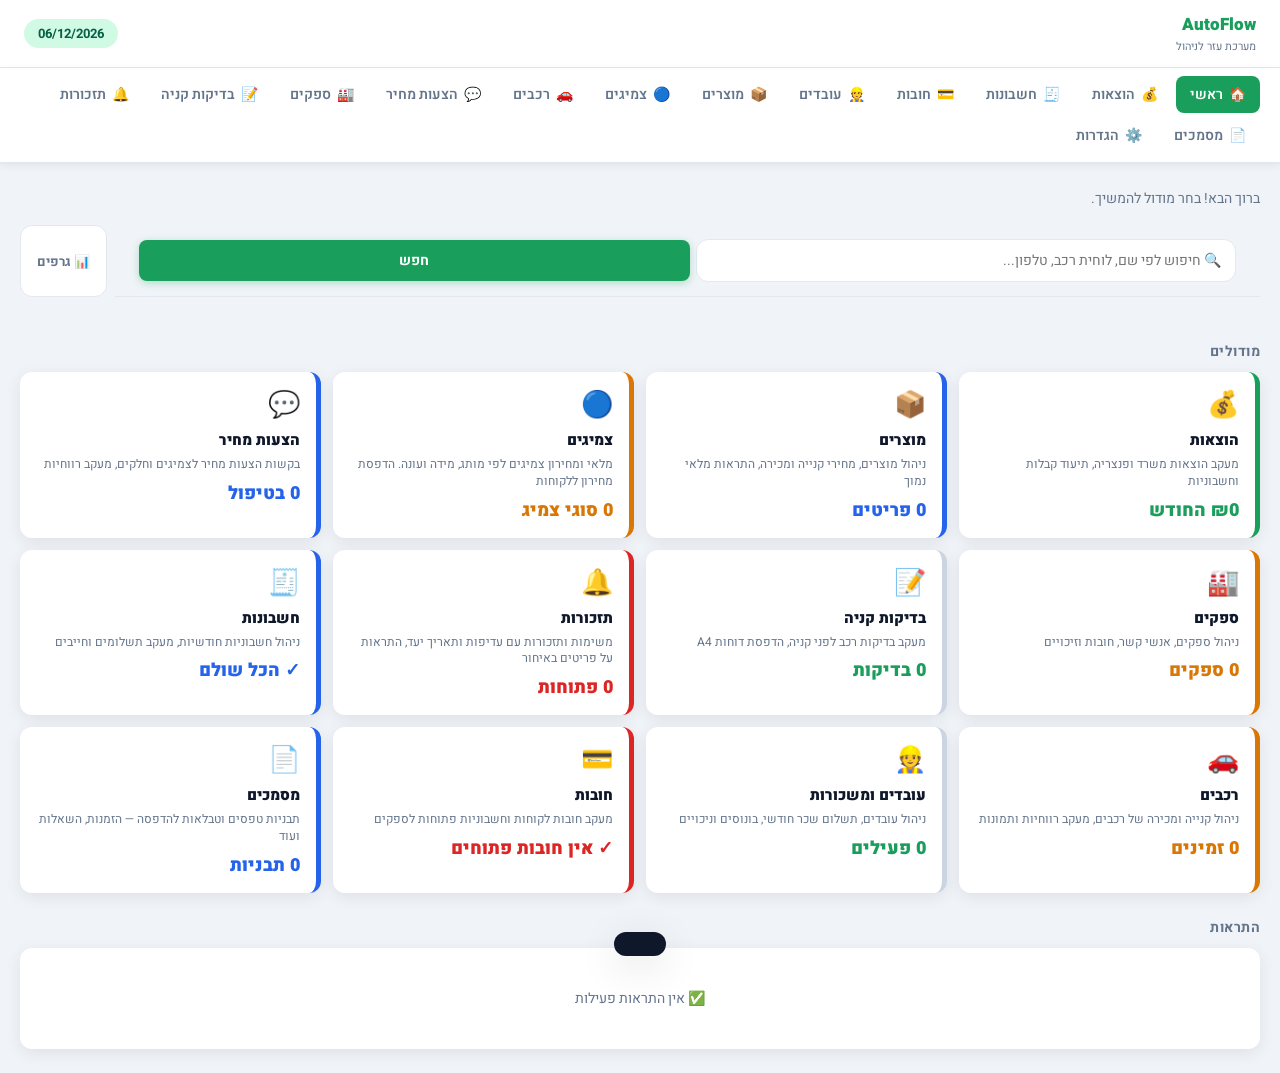
==== commit 8cb20474: "fix: move multi-file upload to existing scan section in מסמכים.html - Upgraded the existing single-f" ====
--- a/index.html
+++ b/index.html
@@ -66,27 +66,12 @@
 
     /* ── Header actions ── */
     .header-actions { display: flex; align-items: center; gap: 8px; }
-    .header-btn {
-      background: none; border: 1.5px solid var(--border); border-radius: 20px;
-      padding: 5px 12px; font-size: 15px; cursor: pointer; position: relative;
-      transition: all 0.2s; font-family: inherit; color: var(--text);
-    }
-    .header-btn:hover { border-color: var(--primary); background: var(--primary-light); }
-    .queue-badge {
-      position: absolute; top: -5px; left: -5px;
-      background: var(--warning); color: white; border-radius: 50%;
-      width: 17px; height: 17px; font-size: 10px; font-weight: 800;
-      display: flex; align-items: center; justify-content: center;
-      font-family: 'Heebo', sans-serif;
-    }
-    .online-dot {
-      width: 8px; height: 8px; border-radius: 50%;
-      background: var(--primary); display: inline-block;
-      transition: background 0.3s;
-    }
-    .online-dot.offline { background: var(--danger); }
-
-    /* ── Top actions bar (search + buttons) ── */
+    .date-chip {
+      background: #d1fae5; color: #065f46;
+      padding: 5px 14px; border-radius: 20px; font-size: 13px; font-weight: 700;
+    }
+
+    /* ── Top actions bar (search + charts button) ── */
     .top-actions {
       display: flex; gap: 8px; align-items: stretch;
       flex-wrap: wrap; margin-bottom: 20px;
@@ -107,13 +92,6 @@
     .toggle-btn:hover, .toggle-btn.active {
       border-color: var(--accent); color: var(--accent); background: #eff6ff;
     }
-    .upload-toggle-btn {
-      padding: 10px 16px; border: 1.5px solid var(--border); border-radius: var(--radius);
-      background: white; font-size: 13px; font-weight: 700; cursor: pointer;
-      color: var(--text-muted); font-family: inherit; transition: all 0.2s; white-space: nowrap;
-      position: relative;
-    }
-    .upload-toggle-btn:hover { border-color: var(--primary); color: var(--primary); background: var(--primary-light); }
 
     /* ── Charts section ── */
     .charts-section { display: none; margin-bottom: 24px; }
@@ -128,53 +106,6 @@
     }
     .chart-card canvas { max-height: 220px; }
     .chart-empty { color: var(--text-muted); font-size: 13px; text-align: center; padding: 20px; }
-
-    /* ── Upload modal ── */
-    .upload-folder-select {
-      width: 100%; padding: 10px 12px;
-      border: 1.5px solid var(--border); border-radius: var(--radius);
-      font-size: 14px; font-family: inherit; background: white; direction: rtl;
-      margin-bottom: 12px;
-    }
-    .upload-drop-zone {
-      border: 2px dashed var(--border); border-radius: var(--radius);
-      padding: 28px 20px; text-align: center; cursor: pointer;
-      transition: all 0.2s; margin-bottom: 12px;
-    }
-    .upload-drop-zone:hover, .upload-drop-zone.dragover {
-      border-color: var(--primary); background: var(--primary-light);
-    }
-    .upload-drop-zone p { margin: 0; color: var(--text-muted); font-size: 13px; }
-    .upload-drop-zone strong { color: var(--primary); }
-    .upload-file-list { display: flex; flex-direction: column; gap: 8px; max-height: 300px; overflow-y: auto; }
-    .upload-file-item {
-      padding: 10px 12px; border: 1px solid var(--border); border-radius: 8px;
-      display: flex; flex-direction: column; gap: 5px;
-    }
-    .upload-file-header { display: flex; align-items: center; justify-content: space-between; gap: 8px; }
-    .upload-file-name { font-size: 13px; font-weight: 600; overflow: hidden; text-overflow: ellipsis; white-space: nowrap; flex: 1; }
-    .upload-file-size { font-size: 11px; color: var(--text-muted); flex-shrink: 0; }
-    .upload-file-status { font-size: 11px; font-weight: 700; flex-shrink: 0; }
-    .upload-file-status.waiting  { color: var(--text-muted); }
-    .upload-file-status.uploading{ color: var(--accent); }
-    .upload-file-status.done     { color: var(--primary); }
-    .upload-file-status.queued   { color: var(--warning); }
-    .upload-file-status.error    { color: var(--danger); }
-    .progress-bar-wrap { height: 5px; background: var(--border); border-radius: 3px; overflow: hidden; }
-    .progress-bar { height: 100%; background: var(--primary); border-radius: 3px; transition: width 0.2s; width: 0; }
-    .upload-queue-section { margin-top: 16px; border-top: 1px solid var(--border); padding-top: 12px; }
-    .upload-queue-title { font-size: 12px; font-weight: 700; color: var(--text-muted); text-transform: uppercase; margin-bottom: 8px; }
-    .queue-item { display: flex; align-items: center; justify-content: space-between; padding: 6px 0; border-bottom: 1px solid var(--border); font-size: 12px; }
-    .queue-item:last-child { border-bottom: none; }
-    .queue-item-name { flex: 1; overflow: hidden; text-overflow: ellipsis; white-space: nowrap; color: var(--text); }
-    .queue-item-meta { color: var(--text-muted); font-size: 11px; flex-shrink: 0; margin-right: 8px; }
-    .queue-item-status.pending { color: var(--warning); font-weight: 700; }
-    .queue-item-status.done    { color: var(--primary); }
-    .queue-item-status.error   { color: var(--danger); font-weight: 700; }
-    .no-gas-warning {
-      background: #fef3c7; border: 1px solid #fbbf24; border-radius: 8px;
-      padding: 12px 14px; font-size: 13px; color: #92400e; margin-bottom: 12px;
-    }
 
     /* ── Search results modal ── */
     .search-result-group { margin-bottom: 16px; }
@@ -208,11 +139,6 @@
     </div>
   </div>
   <div class="header-actions">
-    <span id="onlineDot" class="online-dot" title="מחובר לאינטרנט"></span>
-    <button class="header-btn" onclick="openUploadModal()" title="העלאת קבצים לדרייב">
-      📎
-      <span id="queueBadge" class="queue-badge" style="display:none">0</span>
-    </button>
     <span class="date-chip" id="todayChip"></span>
   </div>
 </header>
@@ -246,10 +172,6 @@
       <button class="btn btn-primary" onclick="doGlobalSearch()">חפש</button>
     </div>
     <button class="toggle-btn" id="chartsToggleBtn" onclick="toggleCharts()">📊 גרפים</button>
-    <button class="upload-toggle-btn" onclick="openUploadModal()">
-      📎 סריקות
-      <span id="uploadQueueCount" style="display:none;background:var(--warning);color:white;border-radius:10px;padding:1px 6px;font-size:10px;margin-right:4px"></span>
-    </button>
   </div>
 
   <!-- Stats -->
@@ -366,58 +288,6 @@
   </div>
 </div>
 
-<!-- ══════════ UPLOAD MODAL ══════════ -->
-<div id="uploadModal" class="modal-overlay">
-  <div class="modal" style="max-width:560px">
-    <div class="modal-header">
-      <h3>📎 העלאת קבצים לדרייב</h3>
-      <button class="modal-close" onclick="closeUploadModal()">✕</button>
-    </div>
-    <div class="modal-body" style="padding:16px 20px">
-
-      <div id="uploadNoGasWarn" class="no-gas-warning" style="display:none">
-        ⚠️ לא הוגדר לינק GAS – קבצים יישמרו בתור ויועלו כשיוגדר.
-        <a href="הגדרות.html" style="color:inherit;font-weight:700">פתח הגדרות ←</a>
-      </div>
-
-      <div id="uploadOfflineWarn" class="no-gas-warning" style="display:none;background:#fce7f3;border-color:#f472b6;color:#9d174d">
-        📵 אין חיבור לאינטרנט – קבצים יישמרו בתור ויועלו בחיבור הבא.
-      </div>
-
-      <!-- Folder selector -->
-      <label style="font-size:13px;font-weight:700;display:block;margin-bottom:6px">תיקיית יעד בדרייב</label>
-      <select id="uploadFolderSelect" class="upload-folder-select">
-        <option value="">— ללא תיקייה מוגדרת —</option>
-      </select>
-
-      <!-- Drop zone -->
-      <div class="upload-drop-zone" id="uploadDropZone" onclick="document.getElementById('uploadFileInput').click()">
-        <div style="font-size:32px;margin-bottom:8px">📂</div>
-        <p><strong>לחץ לבחירת קבצים</strong> או גרור לכאן</p>
-        <p style="font-size:11px;margin-top:4px">תמונות, PDF, Word, Excel – כל סוג קובץ</p>
-      </div>
-      <input type="file" id="uploadFileInput" multiple accept="*/*" style="display:none" onchange="handleFileSelect(this.files)">
-
-      <!-- File list with progress -->
-      <div id="uploadFileList" class="upload-file-list"></div>
-
-      <!-- Queue section -->
-      <div id="uploadQueueSection" class="upload-queue-section" style="display:none">
-        <div class="upload-queue-title">
-          📋 תור המתנה
-          <button onclick="retryQueue()" style="float:left;font-size:11px;background:none;border:1px solid var(--border);border-radius:6px;padding:2px 8px;cursor:pointer;font-family:inherit">נסה שוב</button>
-          <button onclick="clearDoneQueue()" style="float:left;margin-left:6px;font-size:11px;background:none;border:1px solid var(--border);border-radius:6px;padding:2px 8px;cursor:pointer;font-family:inherit;margin-left:4px">נקה הושלמו</button>
-        </div>
-        <div id="uploadQueueList"></div>
-      </div>
-    </div>
-    <div class="modal-footer">
-      <button class="btn btn-secondary" onclick="closeUploadModal()">סגור</button>
-      <button class="btn btn-primary" id="startUploadBtn" onclick="startUpload()" disabled>⬆️ העלה</button>
-    </div>
-  </div>
-</div>
-
 <!-- Confirm overlay (shared.js injects but needs placeholder) -->
 <div id="confirmOverlay" class="confirm-overlay">
   <div class="confirm-box">
@@ -438,31 +308,6 @@
 //  INIT
 // ════════════════════════════════════════════
 document.getElementById('todayChip').textContent = todayStr();
-
-// Online/offline indicator
-function updateOnlineStatus() {
-  const dot = document.getElementById('onlineDot');
-  if (!dot) return;
-  if (navigator.onLine) {
-    dot.className = 'online-dot'; dot.title = 'מחובר לאינטרנט';
-  } else {
-    dot.className = 'online-dot offline'; dot.title = 'אין חיבור לאינטרנט';
-  }
-}
-window.addEventListener('online',  updateOnlineStatus);
-window.addEventListener('offline', updateOnlineStatus);
-updateOnlineStatus();
-
-// Queue badge counter
-function refreshQueueBadge() {
-  const q = getUploadQueue();
-  const pending = q.filter(f => f.status === 'pending' || f.status === 'error').length;
-  const badge = document.getElementById('queueBadge');
-  const cnt   = document.getElementById('uploadQueueCount');
-  if (badge) { badge.style.display = pending > 0 ? 'flex' : 'none'; badge.textContent = pending; }
-  if (cnt)   { cnt.style.display   = pending > 0 ? 'inline' : 'none'; cnt.textContent  = pending; }
-}
-refreshQueueBadge();
 
 // ════════════════════════════════════════════
 //  DASHBOARD
@@ -937,153 +782,6 @@
   });
 }
 
-// ════════════════════════════════════════════
-//  FILE UPLOAD
-// ════════════════════════════════════════════
-let _selectedFiles = [];
-
-function openUploadModal() {
-  _selectedFiles = [];
-  document.getElementById('uploadFileList').innerHTML = '';
-  document.getElementById('startUploadBtn').disabled = true;
-  document.getElementById('uploadFileInput').value = '';
-
-  // Warn states
-  const noGas = !getSyncUrl();
-  const offline = !navigator.onLine;
-  document.getElementById('uploadNoGasWarn').style.display  = noGas    ? 'block' : 'none';
-  document.getElementById('uploadOfflineWarn').style.display = offline && !noGas ? 'block' : 'none';
-
-  // Populate folder selector
-  const sel = document.getElementById('uploadFolderSelect');
-  sel.innerHTML = '<option value="">— ללא תיקייה מוגדרת —</option>';
-  const s = getSettings();
-  (s.scanFolders || []).forEach(f => {
-    sel.innerHTML += `<option value="${escHtml(f.folderId)}">${escHtml(f.name)}</option>`;
-  });
-
-  refreshQueueDisplay();
-  document.getElementById('uploadModal').classList.add('open');
-}
-
-function closeUploadModal() {
-  document.getElementById('uploadModal').classList.remove('open');
-}
-
-// Drag & drop
-const dropZone = document.getElementById('uploadDropZone');
-dropZone.addEventListener('dragover', e => { e.preventDefault(); dropZone.classList.add('dragover'); });
-dropZone.addEventListener('dragleave', () => dropZone.classList.remove('dragover'));
-dropZone.addEventListener('drop', e => {
-  e.preventDefault();
-  dropZone.classList.remove('dragover');
-  handleFileSelect(e.dataTransfer.files);
-});
-
-function handleFileSelect(files) {
-  _selectedFiles = Array.from(files);
-  const list = document.getElementById('uploadFileList');
-  list.innerHTML = _selectedFiles.map((f, i) => `
-    <div class="upload-file-item" id="ufi_${i}">
-      <div class="upload-file-header">
-        <span class="upload-file-name" title="${escHtml(f.name)}">${escHtml(f.name)}</span>
-        <span class="upload-file-size">${formatFileSize(f.size)}</span>
-        <span class="upload-file-status waiting" id="ufs_${i}">ממתין</span>
-      </div>
-      <div class="progress-bar-wrap">
-        <div class="progress-bar" id="upb_${i}" style="width:0"></div>
-      </div>
-    </div>`).join('');
-  document.getElementById('startUploadBtn').disabled = _selectedFiles.length === 0;
-}
-
-function formatFileSize(bytes) {
-  if (bytes < 1024) return bytes + ' B';
-  if (bytes < 1024*1024) return (bytes/1024).toFixed(1) + ' KB';
-  return (bytes/(1024*1024)).toFixed(1) + ' MB';
-}
-
-async function startUpload() {
-  if (!_selectedFiles.length) return;
-  const btn = document.getElementById('startUploadBtn');
-  btn.disabled = true;
-  btn.textContent = '⏳ מעלה...';
-
-  const sel = document.getElementById('uploadFolderSelect');
-  const folderId   = sel.value;
-  const folderName = sel.options[sel.selectedIndex]?.text || '';
-
-  await uploadFilesToDrive(_selectedFiles, folderId, folderName, {
-    onFileStart: (i) => {
-      setFileStatus(i, 'uploading', 'מעלה...');
-      setFileProgress(i, 0);
-    },
-    onProgress: (i, pct) => setFileProgress(i, pct),
-    onFileDone: (i, mode) => {
-      if (mode === 'queued') setFileStatus(i, 'queued', '📋 בתור');
-      else setFileStatus(i, 'done', '✓ הועלה');
-      setFileProgress(i, 100);
-    },
-    onFileError: (i, err) => {
-      setFileStatus(i, 'error', '⚠ שגיאה');
-      setFileProgress(i, 0);
-    },
-    onAllDone: (uploaded, failed, queued) => {
-      const parts = [];
-      if (uploaded > 0) parts.push(`${uploaded} הועלו`);
-      if (queued   > 0) parts.push(`${queued} בתור`);
-      if (failed   > 0) parts.push(`${failed} נכשלו`);
-      const type = failed > 0 ? 'error' : 'success';
-      showToast(parts.join(' · '), type);
-      btn.textContent = '⬆️ העלה';
-      _selectedFiles = [];
-      document.getElementById('startUploadBtn').disabled = true;
-      refreshQueueDisplay();
-      refreshQueueBadge();
-    }
-  });
-}
-
-function setFileStatus(i, cls, text) {
-  const el = document.getElementById(`ufs_${i}`);
-  if (el) { el.className = `upload-file-status ${cls}`; el.textContent = text; }
-}
-function setFileProgress(i, pct) {
-  const el = document.getElementById(`upb_${i}`);
-  if (el) el.style.width = pct + '%';
-}
-
-function refreshQueueDisplay() {
-  const q = getUploadQueue();
-  const sec  = document.getElementById('uploadQueueSection');
-  const list = document.getElementById('uploadQueueList');
-  if (!q.length) { sec.style.display = 'none'; return; }
-  sec.style.display = 'block';
-  list.innerHTML = q.slice().reverse().slice(0, 30).map(item => `
-    <div class="queue-item">
-      <span class="queue-item-name" title="${escHtml(item.fileName)}">${escHtml(item.fileName)}</span>
-      <span class="queue-item-meta">${item.timestamp || ''}</span>
-      <span class="queue-item-status ${item.status}">${{pending:'⏳ ממתין',done:'✓',error:'✗ שגיאה',uploading:'⬆️'}[item.status]||item.status}</span>
-    </div>`).join('');
-}
-
-async function retryQueue() {
-  const btn = event.target;
-  btn.disabled = true; btn.textContent = '...';
-  const { uploaded, failed } = await processUploadQueue().catch(() => ({ uploaded:0, failed:0 }));
-  if (uploaded > 0) showToast(`${uploaded} קבצים הועלו בהצלחה ✓`, 'success');
-  if (failed   > 0) showToast(`${failed} קבצים נכשלו`, 'error');
-  refreshQueueDisplay();
-  refreshQueueBadge();
-  btn.disabled = false; btn.textContent = 'נסה שוב';
-}
-
-function clearDoneQueue() {
-  const q = getUploadQueue().filter(f => f.status !== 'done');
-  saveUploadQueue(q);
-  refreshQueueDisplay();
-  refreshQueueBadge();
-}
 </script>
 </body>
 </html>
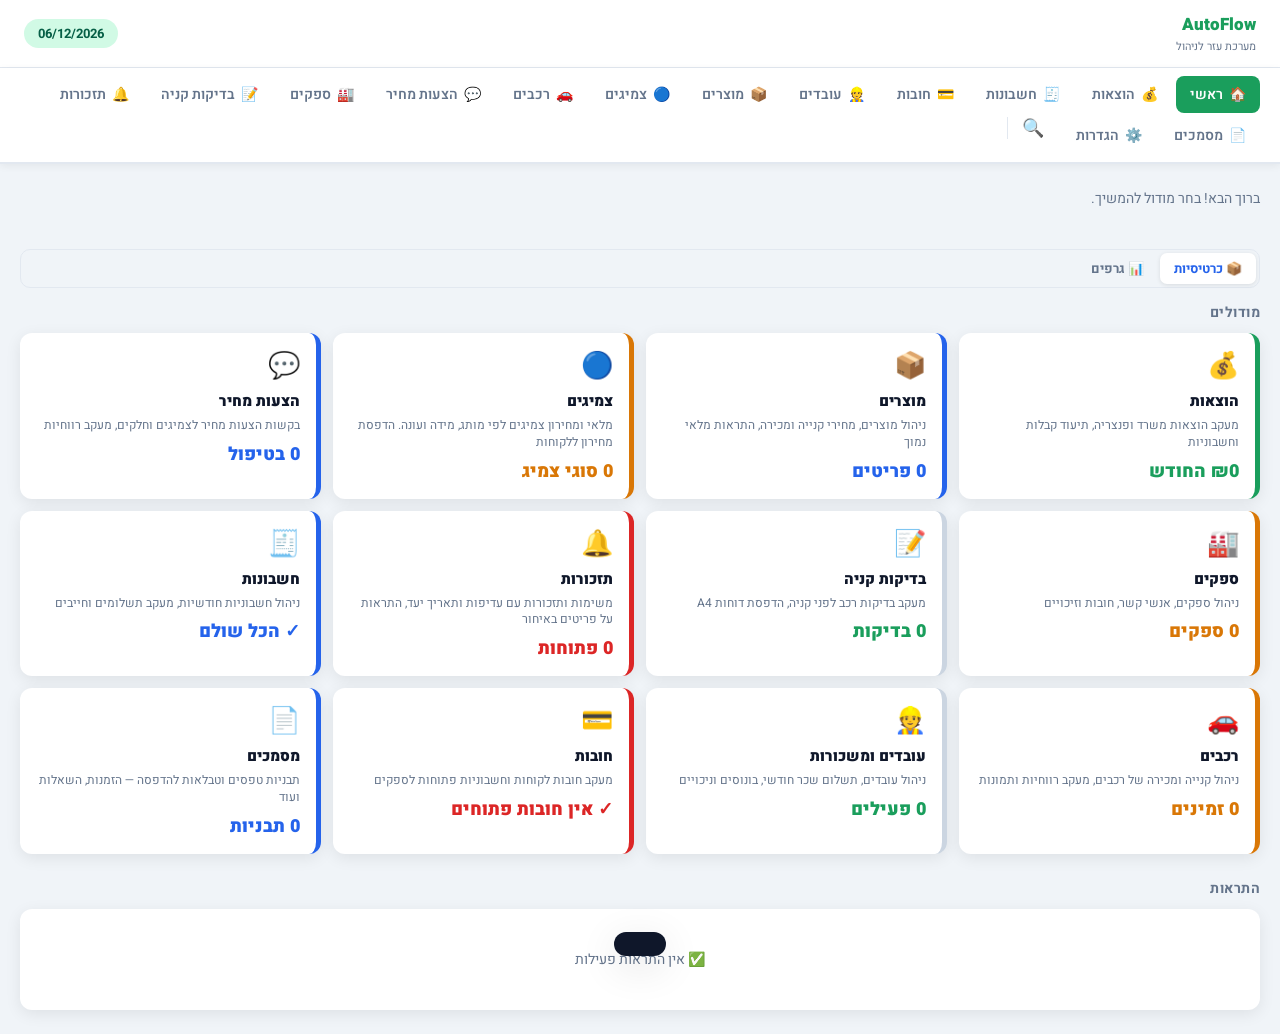
==== commit 94ae63d5: "Dashboard UX: search icon in nav, cards/charts toggle view - Removed full-width search bar from top " ====
--- a/index.html
+++ b/index.html
@@ -59,38 +59,48 @@
     .alert-dot { width: 8px; height: 8px; border-radius: 50%; background: var(--danger); flex-shrink: 0; }
     .alert-dot.orange { background: var(--warning); }
 
-    .date-chip {
-      background: var(--primary-light); color: var(--primary-dark);
-      padding: 5px 14px; border-radius: 20px; font-size: 13px; font-weight: 700;
-    }
-
-    /* ── Header actions ── */
+    /* ── Date chip ── */
     .header-actions { display: flex; align-items: center; gap: 8px; }
     .date-chip {
       background: #d1fae5; color: #065f46;
       padding: 5px 14px; border-radius: 20px; font-size: 13px; font-weight: 700;
     }
 
-    /* ── Top actions bar (search + charts button) ── */
-    .top-actions {
-      display: flex; gap: 8px; align-items: stretch;
-      flex-wrap: wrap; margin-bottom: 20px;
-    }
-    .search-wrap { flex: 1; min-width: 200px; display: flex; gap: 6px; }
-    .search-wrap input {
-      flex: 1; padding: 10px 14px;
-      border: 1.5px solid var(--border); border-radius: var(--radius);
-      font-size: 14px; font-family: inherit; background: white; direction: rtl;
-      transition: border-color 0.2s;
-    }
-    .search-wrap input:focus { outline: none; border-color: var(--primary); }
-    .toggle-btn {
-      padding: 10px 16px; border: 1.5px solid var(--border); border-radius: var(--radius);
-      background: white; font-size: 13px; font-weight: 700; cursor: pointer;
-      color: var(--text-muted); font-family: inherit; transition: all 0.2s; white-space: nowrap;
-    }
-    .toggle-btn:hover, .toggle-btn.active {
-      border-color: var(--accent); color: var(--accent); background: #eff6ff;
+    /* ── Nav search button ── */
+    .nav-search-btn {
+      position: sticky;
+      left: 0;
+      background: white;
+      border: none;
+      padding: 0 14px;
+      font-size: 18px;
+      cursor: pointer;
+      color: var(--text-muted);
+      display: flex; align-items: center; justify-content: center;
+      flex-shrink: 0;
+      height: 100%;
+      border-left: 1px solid var(--border);
+      transition: color 0.2s, background 0.2s;
+      z-index: 2;
+    }
+    .nav-search-btn:hover { color: var(--primary); background: #f0fdf4; }
+
+    /* ── View toggle (cards / charts) ── */
+    .view-toggle {
+      display: flex; align-items: center;
+      background: var(--bg); border: 1.5px solid var(--border);
+      border-radius: 10px; padding: 3px;
+      gap: 2px; margin-bottom: 14px; align-self: flex-start;
+    }
+    .vt-btn {
+      padding: 6px 14px; border: none; border-radius: 7px;
+      background: transparent; font-size: 13px; font-weight: 700;
+      cursor: pointer; color: var(--text-muted); font-family: inherit;
+      transition: all 0.18s; white-space: nowrap;
+    }
+    .vt-btn.active {
+      background: white; color: var(--accent);
+      box-shadow: 0 1px 4px rgba(0,0,0,0.10);
     }
 
     /* ── Charts section ── */
@@ -107,7 +117,19 @@
     .chart-card canvas { max-height: 220px; }
     .chart-empty { color: var(--text-muted); font-size: 13px; text-align: center; padding: 20px; }
 
-    /* ── Search results modal ── */
+    /* ── Search modal input ── */
+    .search-modal-input {
+      display: flex; gap: 8px; padding: 12px 16px 0;
+    }
+    .search-modal-input input {
+      flex: 1; padding: 10px 14px;
+      border: 1.5px solid var(--border); border-radius: var(--radius);
+      font-size: 14px; font-family: inherit; background: white; direction: rtl;
+      transition: border-color 0.2s;
+    }
+    .search-modal-input input:focus { outline: none; border-color: var(--primary); }
+
+    /* ── Search results ── */
     .search-result-group { margin-bottom: 16px; }
     .search-group-title {
       font-size: 11px; font-weight: 800; color: var(--text-muted);
@@ -158,24 +180,20 @@
   <a href="תזכורות.html"        class="nav-link">🔔 <span class="label">תזכורות</span></a>
   <a href="מסמכים.html"         class="nav-link">📄 <span class="label">מסמכים</span></a>
   <a href="הגדרות.html"         class="nav-link">⚙️ <span class="label">הגדרות</span></a>
+  <button class="nav-search-btn" onclick="openSearchModal()" title="חיפוש גלובלי">🔍</button>
 </nav>
 
 <div class="container">
   <p class="welcome">ברוך הבא! בחר מודול להמשיך.</p>
 
-  <!-- Top Actions: Search + Charts toggle + Upload -->
-  <div class="top-actions">
-    <div class="search-wrap">
-      <input type="text" id="globalSearchInput"
-        placeholder="🔍 חיפוש לפי שם, לוחית רכב, טלפון..."
-        onkeyup="if(event.key==='Enter') doGlobalSearch()">
-      <button class="btn btn-primary" onclick="doGlobalSearch()">חפש</button>
-    </div>
-    <button class="toggle-btn" id="chartsToggleBtn" onclick="toggleCharts()">📊 גרפים</button>
-  </div>
-
   <!-- Stats -->
   <div class="stats-row" id="statsRow"></div>
+
+  <!-- View Toggle -->
+  <div class="view-toggle">
+    <button class="vt-btn active" id="vtCards" onclick="setView('cards')">📦 כרטיסיות</button>
+    <button class="vt-btn" id="vtCharts" onclick="setView('charts')">📊 גרפים</button>
+  </div>
 
   <!-- Charts Section -->
   <div id="chartsSection" class="charts-section">
@@ -188,80 +206,82 @@
   </div>
 
   <!-- Modules -->
-  <div class="section-title">מודולים</div>
-  <div class="modules-grid">
-    <a href="הוצאות.html" class="module-card">
-      <div class="mod-icon">💰</div>
-      <h2>הוצאות</h2>
-      <p>מעקב הוצאות משרד ופנצריה, תיעוד קבלות וחשבוניות</p>
-      <div class="mod-stat" id="statExpenses">—</div>
-    </a>
-    <a href="מוצרים.html" class="module-card blue">
-      <div class="mod-icon">📦</div>
-      <h2>מוצרים</h2>
-      <p>ניהול מוצרים, מחירי קנייה ומכירה, התראות מלאי נמוך</p>
-      <div class="mod-stat" id="statProducts">—</div>
-    </a>
-    <a href="צמיגים.html" class="module-card orange">
-      <div class="mod-icon">🔵</div>
-      <h2>צמיגים</h2>
-      <p>מלאי ומחירון צמיגים לפי מותג, מידה ועונה. הדפסת מחירון ללקוחות</p>
-      <div class="mod-stat" id="statTires">—</div>
-    </a>
-    <a href="הצעות-מחיר.html" class="module-card blue">
-      <div class="mod-icon">💬</div>
-      <h2>הצעות מחיר</h2>
-      <p>בקשות הצעות מחיר לצמיגים וחלקים, מעקב רווחיות</p>
-      <div class="mod-stat" id="statQuotes">—</div>
-    </a>
-    <a href="ספקים.html" class="module-card orange">
-      <div class="mod-icon">🏭</div>
-      <h2>ספקים</h2>
-      <p>ניהול ספקים, אנשי קשר, חובות וזיכויים</p>
-      <div class="mod-stat" id="statSuppliers">—</div>
-    </a>
-    <a href="בדיקות-קניה.html" class="module-card gray">
-      <div class="mod-icon">📝</div>
-      <h2>בדיקות קניה</h2>
-      <p>מעקב בדיקות רכב לפני קניה, הדפסת דוחות A4</p>
-      <div class="mod-stat" id="statChecks">—</div>
-    </a>
-    <a href="תזכורות.html" class="module-card red">
-      <div class="mod-icon">🔔</div>
-      <h2>תזכורות</h2>
-      <p>משימות ותזכורות עם עדיפות ותאריך יעד, התראות על פריטים באיחור</p>
-      <div class="mod-stat" id="statReminders">—</div>
-    </a>
-    <a href="חשבונות.html" class="module-card blue">
-      <div class="mod-icon">🧾</div>
-      <h2>חשבונות</h2>
-      <p>ניהול חשבוניות חודשיות, מעקב תשלומים וחייבים</p>
-      <div class="mod-stat" id="statInvoices">—</div>
-    </a>
-    <a href="רכבים.html" class="module-card orange">
-      <div class="mod-icon">🚗</div>
-      <h2>רכבים</h2>
-      <p>ניהול קנייה ומכירה של רכבים, מעקב רווחיות ותמונות</p>
-      <div class="mod-stat" id="statCars">—</div>
-    </a>
-    <a href="עובדים.html" class="module-card gray">
-      <div class="mod-icon">👷</div>
-      <h2>עובדים ומשכורות</h2>
-      <p>ניהול עובדים, תשלום שכר חודשי, בונוסים וניכויים</p>
-      <div class="mod-stat" id="statEmployees">—</div>
-    </a>
-    <a href="חובות.html" class="module-card red">
-      <div class="mod-icon">💳</div>
-      <h2>חובות</h2>
-      <p>מעקב חובות לקוחות וחשבוניות פתוחות לספקים</p>
-      <div class="mod-stat" id="statDebts">—</div>
-    </a>
-    <a href="מסמכים.html" class="module-card blue">
-      <div class="mod-icon">📄</div>
-      <h2>מסמכים</h2>
-      <p>תבניות טפסים וטבלאות להדפסה — הזמנות, השאלות ועוד</p>
-      <div class="mod-stat" id="statForms">—</div>
-    </a>
+  <div id="modulesView">
+    <div class="section-title">מודולים</div>
+    <div class="modules-grid">
+      <a href="הוצאות.html" class="module-card">
+        <div class="mod-icon">💰</div>
+        <h2>הוצאות</h2>
+        <p>מעקב הוצאות משרד ופנצריה, תיעוד קבלות וחשבוניות</p>
+        <div class="mod-stat" id="statExpenses">—</div>
+      </a>
+      <a href="מוצרים.html" class="module-card blue">
+        <div class="mod-icon">📦</div>
+        <h2>מוצרים</h2>
+        <p>ניהול מוצרים, מחירי קנייה ומכירה, התראות מלאי נמוך</p>
+        <div class="mod-stat" id="statProducts">—</div>
+      </a>
+      <a href="צמיגים.html" class="module-card orange">
+        <div class="mod-icon">🔵</div>
+        <h2>צמיגים</h2>
+        <p>מלאי ומחירון צמיגים לפי מותג, מידה ועונה. הדפסת מחירון ללקוחות</p>
+        <div class="mod-stat" id="statTires">—</div>
+      </a>
+      <a href="הצעות-מחיר.html" class="module-card blue">
+        <div class="mod-icon">💬</div>
+        <h2>הצעות מחיר</h2>
+        <p>בקשות הצעות מחיר לצמיגים וחלקים, מעקב רווחיות</p>
+        <div class="mod-stat" id="statQuotes">—</div>
+      </a>
+      <a href="ספקים.html" class="module-card orange">
+        <div class="mod-icon">🏭</div>
+        <h2>ספקים</h2>
+        <p>ניהול ספקים, אנשי קשר, חובות וזיכויים</p>
+        <div class="mod-stat" id="statSuppliers">—</div>
+      </a>
+      <a href="בדיקות-קניה.html" class="module-card gray">
+        <div class="mod-icon">📝</div>
+        <h2>בדיקות קניה</h2>
+        <p>מעקב בדיקות רכב לפני קניה, הדפסת דוחות A4</p>
+        <div class="mod-stat" id="statChecks">—</div>
+      </a>
+      <a href="תזכורות.html" class="module-card red">
+        <div class="mod-icon">🔔</div>
+        <h2>תזכורות</h2>
+        <p>משימות ותזכורות עם עדיפות ותאריך יעד, התראות על פריטים באיחור</p>
+        <div class="mod-stat" id="statReminders">—</div>
+      </a>
+      <a href="חשבונות.html" class="module-card blue">
+        <div class="mod-icon">🧾</div>
+        <h2>חשבונות</h2>
+        <p>ניהול חשבוניות חודשיות, מעקב תשלומים וחייבים</p>
+        <div class="mod-stat" id="statInvoices">—</div>
+      </a>
+      <a href="רכבים.html" class="module-card orange">
+        <div class="mod-icon">🚗</div>
+        <h2>רכבים</h2>
+        <p>ניהול קנייה ומכירה של רכבים, מעקב רווחיות ותמונות</p>
+        <div class="mod-stat" id="statCars">—</div>
+      </a>
+      <a href="עובדים.html" class="module-card gray">
+        <div class="mod-icon">👷</div>
+        <h2>עובדים ומשכורות</h2>
+        <p>ניהול עובדים, תשלום שכר חודשי, בונוסים וניכויים</p>
+        <div class="mod-stat" id="statEmployees">—</div>
+      </a>
+      <a href="חובות.html" class="module-card red">
+        <div class="mod-icon">💳</div>
+        <h2>חובות</h2>
+        <p>מעקב חובות לקוחות וחשבוניות פתוחות לספקים</p>
+        <div class="mod-stat" id="statDebts">—</div>
+      </a>
+      <a href="מסמכים.html" class="module-card blue">
+        <div class="mod-icon">📄</div>
+        <h2>מסמכים</h2>
+        <p>תבניות טפסים וטבלאות להדפסה — הזמנות, השאלות ועוד</p>
+        <div class="mod-stat" id="statForms">—</div>
+      </a>
+    </div>
   </div>
 
   <!-- Alerts -->
@@ -279,16 +299,25 @@
 <div id="searchModal" class="modal-overlay">
   <div class="modal" style="max-width:620px">
     <div class="modal-header">
-      <h3>🔍 תוצאות חיפוש</h3>
+      <h3>🔍 חיפוש גלובלי</h3>
       <button class="modal-close" onclick="closeSearchModal()">✕</button>
     </div>
-    <div class="modal-body" style="max-height:65vh; overflow-y:auto; padding:16px 20px">
-      <div id="searchResults"></div>
+    <div class="search-modal-input">
+      <input type="text" id="globalSearchInput"
+        placeholder="חפש לפי שם, לוחית רכב, טלפון..."
+        onkeyup="if(event.key==='Enter') doGlobalSearch()"
+        autofocus>
+      <button class="btn btn-primary" onclick="doGlobalSearch()">חפש</button>
+    </div>
+    <div class="modal-body" style="max-height:60vh; overflow-y:auto; padding:16px 20px">
+      <div id="searchResults">
+        <div class="search-empty" style="padding:24px 20px">הקלד מילת חיפוש ולחץ Enter</div>
+      </div>
     </div>
   </div>
 </div>
 
-<!-- Confirm overlay (shared.js injects but needs placeholder) -->
+<!-- Confirm overlay -->
 <div id="confirmOverlay" class="confirm-overlay">
   <div class="confirm-box">
     <div class="big-icon" id="confirmIcon">🗑️</div>
@@ -423,14 +452,36 @@
 loadDashboard();
 
 // ════════════════════════════════════════════
+//  VIEW TOGGLE (cards / charts)
+// ════════════════════════════════════════════
+let currentView = 'cards';
+
+function setView(view) {
+  currentView = view;
+  const isCharts = view === 'charts';
+  document.getElementById('modulesView').style.display  = isCharts ? 'none' : 'block';
+  document.getElementById('chartsSection').style.display = isCharts ? 'block' : 'none';
+  document.getElementById('vtCards').classList.toggle('active', !isCharts);
+  document.getElementById('vtCharts').classList.toggle('active', isCharts);
+  if (isCharts) renderCharts();
+}
+
+// ════════════════════════════════════════════
 //  GLOBAL SEARCH
 // ════════════════════════════════════════════
+function openSearchModal() {
+  document.getElementById('searchResults').innerHTML =
+    '<div class="search-empty" style="padding:24px 20px">הקלד מילת חיפוש ולחץ Enter</div>';
+  document.getElementById('globalSearchInput').value = '';
+  document.getElementById('searchModal').classList.add('open');
+  setTimeout(() => document.getElementById('globalSearchInput').focus(), 100);
+}
+
 function doGlobalSearch() {
   const term = (document.getElementById('globalSearchInput').value || '').trim();
   if (!term) return;
   const results = globalSearch(term);
   renderSearchResults(results, term);
-  document.getElementById('searchModal').classList.add('open');
 }
 
 function closeSearchModal() {
@@ -631,18 +682,7 @@
 // ════════════════════════════════════════════
 //  CHARTS
 // ════════════════════════════════════════════
-let chartsVisible = false;
 const chartInstances = {};
-
-function toggleCharts() {
-  chartsVisible = !chartsVisible;
-  const section = document.getElementById('chartsSection');
-  const btn     = document.getElementById('chartsToggleBtn');
-  section.style.display = chartsVisible ? 'block' : 'none';
-  btn.classList.toggle('active', chartsVisible);
-  btn.textContent = chartsVisible ? '📊 הסתר' : '📊 גרפים';
-  if (chartsVisible) renderCharts();
-}
 
 function renderCharts() {
   Object.values(chartInstances).forEach(c => { try { c.destroy(); } catch {} });
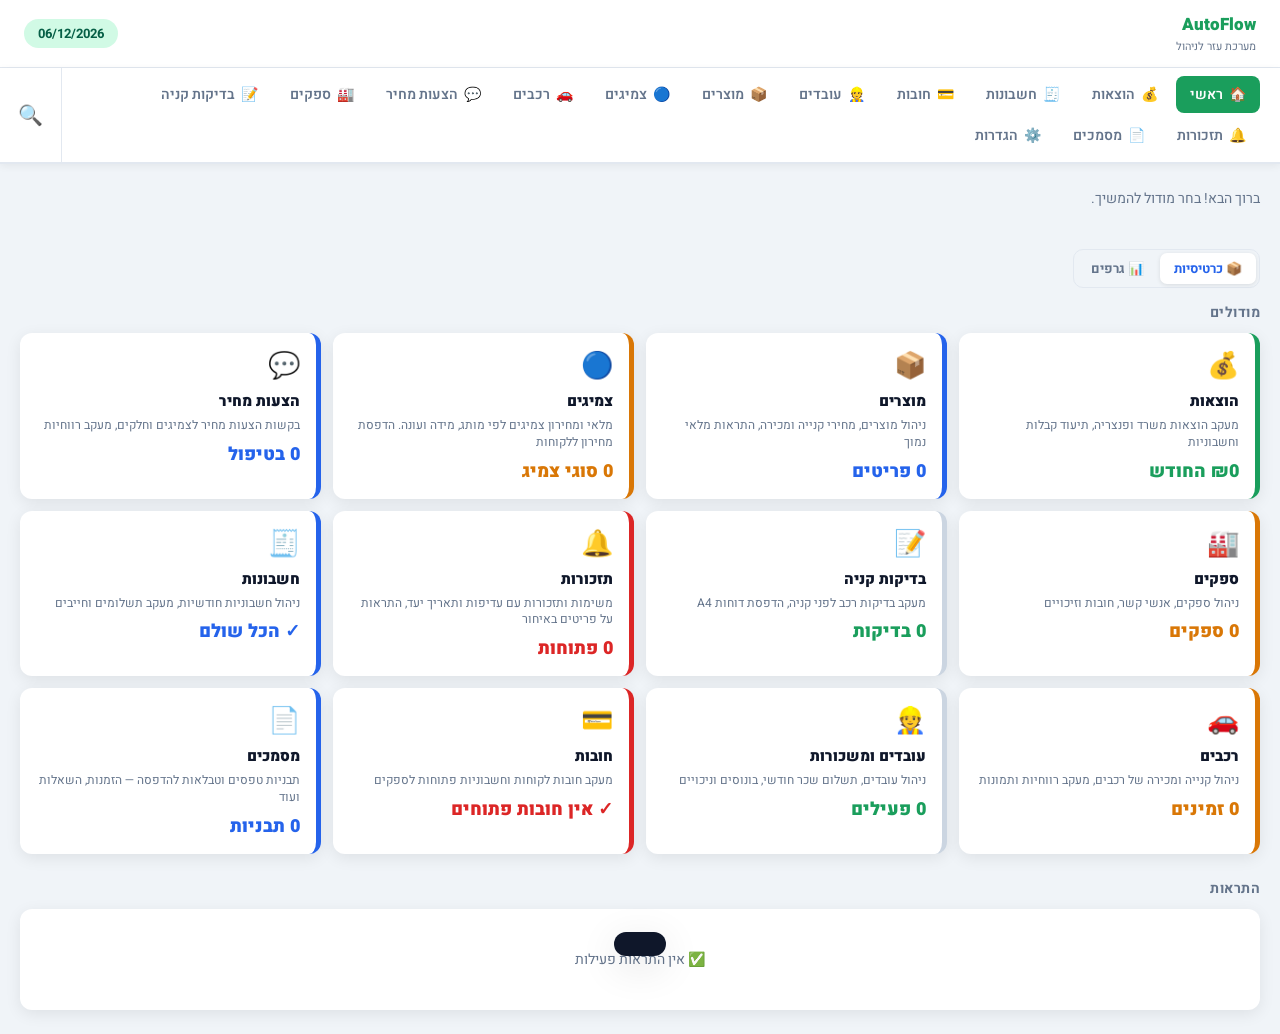
==== commit 68c6489d: "Fix nav search position and toggle width - Search 🔍 button moved outside nav scroll area, into nav-o" ====
--- a/index.html
+++ b/index.html
@@ -66,31 +66,42 @@
       padding: 5px 14px; border-radius: 20px; font-size: 13px; font-weight: 700;
     }
 
+    /* ── Nav outer wrapper ── */
+    .nav-outer {
+      display: flex; align-items: stretch;
+      background: white;
+      border-bottom: 2px solid var(--border);
+      position: sticky; top: 0; z-index: 100;
+      box-shadow: 0 2px 8px rgba(0,0,0,.06);
+    }
+    .nav-outer .main-nav {
+      flex: 1;
+      border-bottom: none;
+      box-shadow: none;
+      position: static;
+    }
+
     /* ── Nav search button ── */
     .nav-search-btn {
-      position: sticky;
-      left: 0;
-      background: white;
+      flex-shrink: 0;
+      display: flex; align-items: center; justify-content: center;
+      padding: 0 18px;
+      background: transparent;
       border: none;
-      padding: 0 14px;
-      font-size: 18px;
+      border-right: 1px solid var(--border);
+      font-size: 20px;
       cursor: pointer;
       color: var(--text-muted);
-      display: flex; align-items: center; justify-content: center;
-      flex-shrink: 0;
-      height: 100%;
-      border-left: 1px solid var(--border);
       transition: color 0.2s, background 0.2s;
-      z-index: 2;
-    }
-    .nav-search-btn:hover { color: var(--primary); background: #f0fdf4; }
+    }
+    .nav-search-btn:hover { color: var(--primary); background: var(--bg); }
 
     /* ── View toggle (cards / charts) ── */
     .view-toggle {
-      display: flex; align-items: center;
+      display: inline-flex; align-items: center;
       background: var(--bg); border: 1.5px solid var(--border);
       border-radius: 10px; padding: 3px;
-      gap: 2px; margin-bottom: 14px; align-self: flex-start;
+      gap: 2px; margin-bottom: 14px;
     }
     .vt-btn {
       padding: 6px 14px; border: none; border-radius: 7px;
@@ -165,23 +176,25 @@
   </div>
 </header>
 
-<nav class="main-nav">
-  <a href="index.html"          class="nav-link">🏠 <span class="label">ראשי</span></a>
-  <a href="הוצאות.html"         class="nav-link">💰 <span class="label">הוצאות</span></a>
-  <a href="חשבונות.html"        class="nav-link">🧾 <span class="label">חשבונות</span></a>
-  <a href="חובות.html"          class="nav-link">💳 <span class="label">חובות</span></a>
-  <a href="עובדים.html"          class="nav-link">👷 <span class="label">עובדים</span></a>
-  <a href="מוצרים.html"         class="nav-link">📦 <span class="label">מוצרים</span></a>
-  <a href="צמיגים.html"         class="nav-link">🔵 <span class="label">צמיגים</span></a>
-  <a href="רכבים.html"          class="nav-link">🚗 <span class="label">רכבים</span></a>
-  <a href="הצעות-מחיר.html"    class="nav-link">💬 <span class="label">הצעות מחיר</span></a>
-  <a href="ספקים.html"          class="nav-link">🏭 <span class="label">ספקים</span></a>
-  <a href="בדיקות-קניה.html"    class="nav-link">📝 <span class="label">בדיקות קניה</span></a>
-  <a href="תזכורות.html"        class="nav-link">🔔 <span class="label">תזכורות</span></a>
-  <a href="מסמכים.html"         class="nav-link">📄 <span class="label">מסמכים</span></a>
-  <a href="הגדרות.html"         class="nav-link">⚙️ <span class="label">הגדרות</span></a>
+<div class="nav-outer">
+  <nav class="main-nav">
+    <a href="index.html"          class="nav-link">🏠 <span class="label">ראשי</span></a>
+    <a href="הוצאות.html"         class="nav-link">💰 <span class="label">הוצאות</span></a>
+    <a href="חשבונות.html"        class="nav-link">🧾 <span class="label">חשבונות</span></a>
+    <a href="חובות.html"          class="nav-link">💳 <span class="label">חובות</span></a>
+    <a href="עובדים.html"          class="nav-link">👷 <span class="label">עובדים</span></a>
+    <a href="מוצרים.html"         class="nav-link">📦 <span class="label">מוצרים</span></a>
+    <a href="צמיגים.html"         class="nav-link">🔵 <span class="label">צמיגים</span></a>
+    <a href="רכבים.html"          class="nav-link">🚗 <span class="label">רכבים</span></a>
+    <a href="הצעות-מחיר.html"    class="nav-link">💬 <span class="label">הצעות מחיר</span></a>
+    <a href="ספקים.html"          class="nav-link">🏭 <span class="label">ספקים</span></a>
+    <a href="בדיקות-קניה.html"    class="nav-link">📝 <span class="label">בדיקות קניה</span></a>
+    <a href="תזכורות.html"        class="nav-link">🔔 <span class="label">תזכורות</span></a>
+    <a href="מסמכים.html"         class="nav-link">📄 <span class="label">מסמכים</span></a>
+    <a href="הגדרות.html"         class="nav-link">⚙️ <span class="label">הגדרות</span></a>
+  </nav>
   <button class="nav-search-btn" onclick="openSearchModal()" title="חיפוש גלובלי">🔍</button>
-</nav>
+</div>
 
 <div class="container">
   <p class="welcome">ברוך הבא! בחר מודול להמשיך.</p>
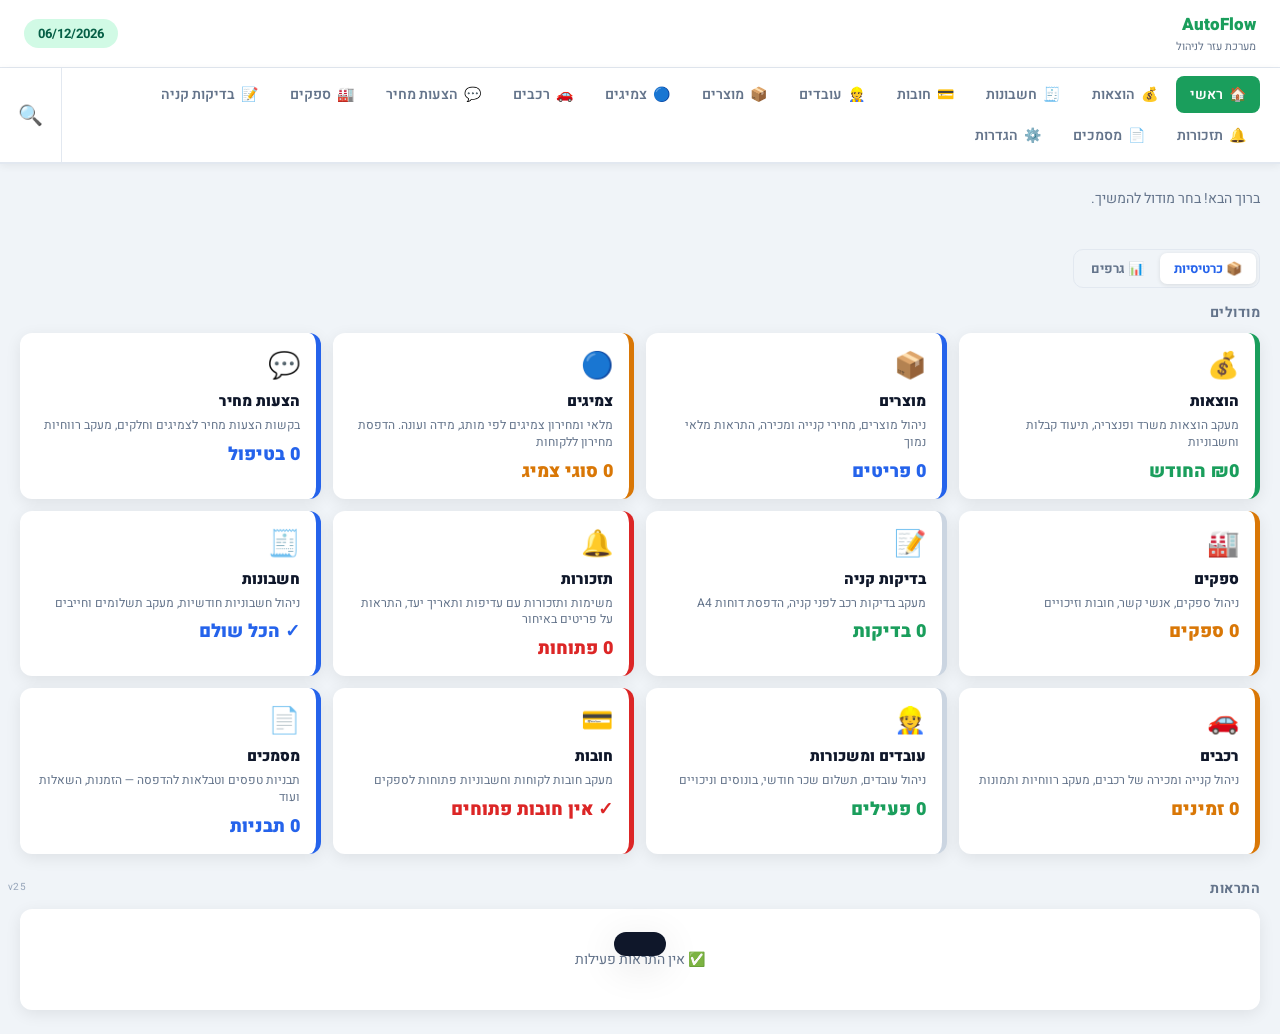
==== commit f8194793: "Move global search + nav inject to shared.js (all pages) - Search 🔍 button and modal now auto-inject" ====
--- a/index.html
+++ b/index.html
@@ -66,36 +66,6 @@
       padding: 5px 14px; border-radius: 20px; font-size: 13px; font-weight: 700;
     }
 
-    /* ── Nav outer wrapper ── */
-    .nav-outer {
-      display: flex; align-items: stretch;
-      background: white;
-      border-bottom: 2px solid var(--border);
-      position: sticky; top: 0; z-index: 100;
-      box-shadow: 0 2px 8px rgba(0,0,0,.06);
-    }
-    .nav-outer .main-nav {
-      flex: 1;
-      border-bottom: none;
-      box-shadow: none;
-      position: static;
-    }
-
-    /* ── Nav search button ── */
-    .nav-search-btn {
-      flex-shrink: 0;
-      display: flex; align-items: center; justify-content: center;
-      padding: 0 18px;
-      background: transparent;
-      border: none;
-      border-right: 1px solid var(--border);
-      font-size: 20px;
-      cursor: pointer;
-      color: var(--text-muted);
-      transition: color 0.2s, background 0.2s;
-    }
-    .nav-search-btn:hover { color: var(--primary); background: var(--bg); }
-
     /* ── View toggle (cards / charts) ── */
     .view-toggle {
       display: inline-flex; align-items: center;
@@ -128,37 +98,6 @@
     .chart-card canvas { max-height: 220px; }
     .chart-empty { color: var(--text-muted); font-size: 13px; text-align: center; padding: 20px; }
 
-    /* ── Search modal input ── */
-    .search-modal-input {
-      display: flex; gap: 8px; padding: 12px 16px 0;
-    }
-    .search-modal-input input {
-      flex: 1; padding: 10px 14px;
-      border: 1.5px solid var(--border); border-radius: var(--radius);
-      font-size: 14px; font-family: inherit; background: white; direction: rtl;
-      transition: border-color 0.2s;
-    }
-    .search-modal-input input:focus { outline: none; border-color: var(--primary); }
-
-    /* ── Search results ── */
-    .search-result-group { margin-bottom: 16px; }
-    .search-group-title {
-      font-size: 11px; font-weight: 800; color: var(--text-muted);
-      text-transform: uppercase; letter-spacing: 0.5px;
-      margin-bottom: 4px; padding-bottom: 4px; border-bottom: 2px solid var(--border);
-    }
-    .search-result-item {
-      display: flex; flex-direction: column; gap: 2px;
-      padding: 9px 8px; border-bottom: 1px solid var(--border);
-      text-decoration: none; color: var(--text); border-radius: 4px;
-      transition: background 0.15s;
-    }
-    .search-result-item:last-child { border-bottom: none; }
-    .search-result-item:hover { background: var(--bg); }
-    .search-result-title { font-size: 14px; font-weight: 700; }
-    .search-result-detail { font-size: 12px; color: var(--text-muted); }
-    .search-empty { text-align: center; padding: 32px 20px; color: var(--text-muted); font-size: 14px; }
-    .search-count { font-size: 12px; color: var(--text-muted); margin-bottom: 12px; }
   </style>
 </head>
 <body>
@@ -176,25 +115,22 @@
   </div>
 </header>
 
-<div class="nav-outer">
-  <nav class="main-nav">
-    <a href="index.html"          class="nav-link">🏠 <span class="label">ראשי</span></a>
-    <a href="הוצאות.html"         class="nav-link">💰 <span class="label">הוצאות</span></a>
-    <a href="חשבונות.html"        class="nav-link">🧾 <span class="label">חשבונות</span></a>
-    <a href="חובות.html"          class="nav-link">💳 <span class="label">חובות</span></a>
-    <a href="עובדים.html"          class="nav-link">👷 <span class="label">עובדים</span></a>
-    <a href="מוצרים.html"         class="nav-link">📦 <span class="label">מוצרים</span></a>
-    <a href="צמיגים.html"         class="nav-link">🔵 <span class="label">צמיגים</span></a>
-    <a href="רכבים.html"          class="nav-link">🚗 <span class="label">רכבים</span></a>
-    <a href="הצעות-מחיר.html"    class="nav-link">💬 <span class="label">הצעות מחיר</span></a>
-    <a href="ספקים.html"          class="nav-link">🏭 <span class="label">ספקים</span></a>
-    <a href="בדיקות-קניה.html"    class="nav-link">📝 <span class="label">בדיקות קניה</span></a>
-    <a href="תזכורות.html"        class="nav-link">🔔 <span class="label">תזכורות</span></a>
-    <a href="מסמכים.html"         class="nav-link">📄 <span class="label">מסמכים</span></a>
-    <a href="הגדרות.html"         class="nav-link">⚙️ <span class="label">הגדרות</span></a>
-  </nav>
-  <button class="nav-search-btn" onclick="openSearchModal()" title="חיפוש גלובלי">🔍</button>
-</div>
+<nav class="main-nav">
+  <a href="index.html"          class="nav-link">🏠 <span class="label">ראשי</span></a>
+  <a href="הוצאות.html"         class="nav-link">💰 <span class="label">הוצאות</span></a>
+  <a href="חשבונות.html"        class="nav-link">🧾 <span class="label">חשבונות</span></a>
+  <a href="חובות.html"          class="nav-link">💳 <span class="label">חובות</span></a>
+  <a href="עובדים.html"          class="nav-link">👷 <span class="label">עובדים</span></a>
+  <a href="מוצרים.html"         class="nav-link">📦 <span class="label">מוצרים</span></a>
+  <a href="צמיגים.html"         class="nav-link">🔵 <span class="label">צמיגים</span></a>
+  <a href="רכבים.html"          class="nav-link">🚗 <span class="label">רכבים</span></a>
+  <a href="הצעות-מחיר.html"    class="nav-link">💬 <span class="label">הצעות מחיר</span></a>
+  <a href="ספקים.html"          class="nav-link">🏭 <span class="label">ספקים</span></a>
+  <a href="בדיקות-קניה.html"    class="nav-link">📝 <span class="label">בדיקות קניה</span></a>
+  <a href="תזכורות.html"        class="nav-link">🔔 <span class="label">תזכורות</span></a>
+  <a href="מסמכים.html"         class="nav-link">📄 <span class="label">מסמכים</span></a>
+  <a href="הגדרות.html"         class="nav-link">⚙️ <span class="label">הגדרות</span></a>
+</nav>
 
 <div class="container">
   <p class="welcome">ברוך הבא! בחר מודול להמשיך.</p>
@@ -303,28 +239,6 @@
     <div id="alertsList">
       <div class="empty-state" style="padding:20px">
         <p>✅ אין התראות פעילות</p>
-      </div>
-    </div>
-  </div>
-</div>
-
-<!-- ══════════ SEARCH MODAL ══════════ -->
-<div id="searchModal" class="modal-overlay">
-  <div class="modal" style="max-width:620px">
-    <div class="modal-header">
-      <h3>🔍 חיפוש גלובלי</h3>
-      <button class="modal-close" onclick="closeSearchModal()">✕</button>
-    </div>
-    <div class="search-modal-input">
-      <input type="text" id="globalSearchInput"
-        placeholder="חפש לפי שם, לוחית רכב, טלפון..."
-        onkeyup="if(event.key==='Enter') doGlobalSearch()"
-        autofocus>
-      <button class="btn btn-primary" onclick="doGlobalSearch()">חפש</button>
-    </div>
-    <div class="modal-body" style="max-height:60vh; overflow-y:auto; padding:16px 20px">
-      <div id="searchResults">
-        <div class="search-empty" style="padding:24px 20px">הקלד מילת חיפוש ולחץ Enter</div>
       </div>
     </div>
   </div>
@@ -477,219 +391,6 @@
   document.getElementById('vtCards').classList.toggle('active', !isCharts);
   document.getElementById('vtCharts').classList.toggle('active', isCharts);
   if (isCharts) renderCharts();
-}
-
-// ════════════════════════════════════════════
-//  GLOBAL SEARCH
-// ════════════════════════════════════════════
-function openSearchModal() {
-  document.getElementById('searchResults').innerHTML =
-    '<div class="search-empty" style="padding:24px 20px">הקלד מילת חיפוש ולחץ Enter</div>';
-  document.getElementById('globalSearchInput').value = '';
-  document.getElementById('searchModal').classList.add('open');
-  setTimeout(() => document.getElementById('globalSearchInput').focus(), 100);
-}
-
-function doGlobalSearch() {
-  const term = (document.getElementById('globalSearchInput').value || '').trim();
-  if (!term) return;
-  const results = globalSearch(term);
-  renderSearchResults(results, term);
-}
-
-function closeSearchModal() {
-  document.getElementById('searchModal').classList.remove('open');
-}
-
-function globalSearch(term) {
-  const t = term.toLowerCase();
-  const results = [];
-
-  function match(obj, fields) {
-    return fields.some(f => (String(obj[f] || '')).toLowerCase().includes(t));
-  }
-
-  // Cars inventory
-  getDB('pnc_cars_inventory').forEach(c => {
-    if (match(c, ['plate','make','model','color','year','notes'])) {
-      results.push({
-        module: '🚗 רכבים – מלאי', url: 'רכבים.html',
-        title: [c.make, c.model, c.year].filter(Boolean).join(' ') || c.plate || '—',
-        detail: [c.plate, c.color, c.status === 'available' ? 'זמין' : 'נמכר'].filter(Boolean).join(' · ')
-      });
-    }
-  });
-
-  // Cars buys
-  getDB('pnc_cars_buys').forEach(c => {
-    if (match(c, ['plate','make','model','sellerName','sellerPhone','notes'])) {
-      results.push({
-        module: '🚗 רכבים – קניות', url: 'רכבים.html',
-        title: [c.make, c.model, c.year].filter(Boolean).join(' ') || c.plate || '—',
-        detail: [c.plate, c.sellerName, c.buyDate].filter(Boolean).join(' · ')
-      });
-    }
-  });
-
-  // Cars sells
-  getDB('pnc_cars_sells').forEach(c => {
-    if (match(c, ['plate','make','model','buyerName','buyerPhone','notes'])) {
-      results.push({
-        module: '🚗 רכבים – מכירות', url: 'רכבים.html',
-        title: [c.make, c.model, c.year].filter(Boolean).join(' ') || c.plate || '—',
-        detail: [c.plate, c.buyerName, c.sellDate].filter(Boolean).join(' · ')
-      });
-    }
-  });
-
-  // Customer debts
-  getDB('pnc_customer_debts').forEach(d => {
-    if (match(d, ['customerName','plate','description','phone'])) {
-      const paid = (d.payments||[]).reduce((s,p) => s+(parseFloat(p.amount)||0), 0);
-      const balance = Math.max(0, (parseFloat(d.amount)||0) - paid);
-      results.push({
-        module: '💳 חובות לקוחות', url: 'חובות.html',
-        title: d.customerName || '—',
-        detail: [d.plate, `יתרה: ₪${balance.toLocaleString('he-IL',{maximumFractionDigits:0})}`, d.date].filter(Boolean).join(' · ')
-      });
-    }
-  });
-
-  // Supplier debts
-  getDB('pnc_supplier_debts').forEach(d => {
-    if (match(d, ['supplierName','description','invoiceNum'])) {
-      results.push({
-        module: '🏭 חובות ספקים', url: 'חובות.html',
-        title: d.supplierName || '—',
-        detail: [`₪${(parseFloat(d.amount)||0).toLocaleString('he-IL',{maximumFractionDigits:0})}`, d.paid ? 'שולם ✓' : 'פתוח', d.dueDate].filter(Boolean).join(' · ')
-      });
-    }
-  });
-
-  // Employees
-  getDB('pnc_employees').forEach(e => {
-    if (match(e, ['name','phone','role','id_num','notes'])) {
-      results.push({
-        module: '👷 עובדים', url: 'עובדים.html',
-        title: e.name || '—',
-        detail: [e.role, e.phone, e.active ? 'פעיל' : 'לא פעיל'].filter(Boolean).join(' · ')
-      });
-    }
-  });
-
-  // Products
-  getDB('pnc_products').forEach(p => {
-    if (match(p, ['name','sku','category','notes'])) {
-      results.push({
-        module: '📦 מוצרים', url: 'מוצרים.html',
-        title: p.name || '—',
-        detail: [p.category, `${p.quantity || 0} ${p.unit || 'יח\''}`, p.sku].filter(Boolean).join(' · ')
-      });
-    }
-  });
-
-  // Tires
-  getDB('pnc_tires').forEach(ti => {
-    if (match(ti, ['brand','size','season','notes'])) {
-      results.push({
-        module: '🔵 צמיגים', url: 'צמיגים.html',
-        title: [ti.brand, ti.size].filter(Boolean).join(' ') || '—',
-        detail: [ti.season, `${ti.quantity || 0} יח'`, ti.price ? `₪${ti.price}` : ''].filter(Boolean).join(' · ')
-      });
-    }
-  });
-
-  // Suppliers
-  getDB('pnc_suppliers').forEach(s => {
-    if (match(s, ['name','contact','phone','email','category'])) {
-      results.push({
-        module: '🏭 ספקים', url: 'ספקים.html',
-        title: s.name || '—',
-        detail: [s.contact, s.phone, s.category].filter(Boolean).join(' · ')
-      });
-    }
-  });
-
-  // Expenses
-  getDB('pnc_expenses').forEach(e => {
-    if (match(e, ['description','category','notes','supplier'])) {
-      results.push({
-        module: '💰 הוצאות', url: 'הוצאות.html',
-        title: e.description || e.category || '—',
-        detail: [`₪${(parseFloat(e.amount)||0).toLocaleString('he-IL',{maximumFractionDigits:0})}`, e.date, e.category].filter(Boolean).join(' · ')
-      });
-    }
-  });
-
-  // Reminders
-  getDB('pnc_reminders').forEach(r => {
-    if (match(r, ['text','notes'])) {
-      results.push({
-        module: '🔔 תזכורות', url: 'תזכורות.html',
-        title: r.text || '—',
-        detail: [r.due, r.priority === 'high' ? '⚡ דחוף' : '', r.done ? 'הושלם ✓' : 'פתוח'].filter(Boolean).join(' · ')
-      });
-    }
-  });
-
-  // Car inspections
-  const checks = (() => { try { return JSON.parse(localStorage.getItem('mualem_db_v3')) || []; } catch { return []; } })();
-  checks.forEach(c => {
-    if (match(c, ['plate','owner','make','model','notes'])) {
-      results.push({
-        module: '📝 בדיקות קניה', url: 'בדיקות-קניה.html',
-        title: [c.make, c.model, c.year].filter(Boolean).join(' ') || c.plate || '—',
-        detail: [c.plate, c.owner, c.date].filter(Boolean).join(' · ')
-      });
-    }
-  });
-
-  // Tenants (invoices)
-  getDB('pnc_tenants').forEach(t => {
-    if (match(t, ['name','phone','address','notes'])) {
-      results.push({
-        module: '🧾 חשבונות', url: 'חשבונות.html',
-        title: t.name || '—',
-        detail: [t.phone, t.address].filter(Boolean).join(' · ')
-      });
-    }
-  });
-
-  return results;
-}
-
-function renderSearchResults(results, term) {
-  const el = document.getElementById('searchResults');
-  if (results.length === 0) {
-    el.innerHTML = `<div class="search-empty">🔍 לא נמצאו תוצאות עבור "<strong>${escHtml(term)}</strong>"</div>`;
-    return;
-  }
-
-  // Group by module
-  const groups = {};
-  results.forEach(r => {
-    if (!groups[r.module]) groups[r.module] = [];
-    groups[r.module].push(r);
-  });
-
-  let html = `<div class="search-count">נמצאו ${results.length} תוצאות</div>`;
-  for (const [mod, items] of Object.entries(groups)) {
-    html += `<div class="search-result-group">
-      <div class="search-group-title">${mod} (${items.length})</div>`;
-    items.slice(0, 12).forEach(item => {
-      html += `<a href="${item.url}" class="search-result-item">
-        <div class="search-result-title">${escHtml(item.title)}</div>
-        <div class="search-result-detail">${escHtml(item.detail)}</div>
-      </a>`;
-    });
-    if (items.length > 12) html += `<div style="font-size:12px;color:var(--text-muted);padding:6px 8px">...ועוד ${items.length - 12} תוצאות. עבור לדף המתאים לחיפוש מפורט.</div>`;
-    html += `</div>`;
-  }
-  el.innerHTML = html;
-}
-
-function escHtml(s) {
-  return String(s || '').replace(/&/g,'&amp;').replace(/</g,'&lt;').replace(/>/g,'&gt;').replace(/"/g,'&quot;');
 }
 
 // ════════════════════════════════════════════
--- a/style.css
+++ b/style.css
@@ -38,6 +38,27 @@
 .header-title p { font-size: 11px; color: var(--text-muted); margin-top: 1px; }
 
 /* ===== NAV ===== */
+.nav-outer {
+  display: flex; align-items: stretch;
+  background: white;
+  border-bottom: 2px solid var(--border);
+  position: sticky; top: 0; z-index: 100;
+  box-shadow: 0 2px 8px rgba(0,0,0,.06);
+}
+.nav-outer .main-nav {
+  flex: 1; border-bottom: none; box-shadow: none; position: static;
+}
+.nav-search-btn {
+  flex-shrink: 0;
+  display: flex; align-items: center; justify-content: center;
+  padding: 0 18px;
+  background: transparent; border: none;
+  border-right: 1px solid var(--border);
+  font-size: 20px; cursor: pointer;
+  color: var(--text-muted);
+  transition: color 0.2s, background 0.2s;
+}
+.nav-search-btn:hover { color: var(--primary); background: var(--bg); }
 .main-nav {
   display: flex; gap: 4px; flex-wrap: wrap;
   background: white;
@@ -55,6 +76,34 @@
 }
 .nav-link:hover { background: var(--bg); color: var(--primary); }
 .nav-link.active { background: var(--primary); color: white; }
+
+/* ===== GLOBAL SEARCH MODAL ===== */
+.search-modal-input { display: flex; gap: 8px; padding: 12px 16px 0; }
+.search-modal-input input {
+  flex: 1; padding: 10px 14px;
+  border: 1.5px solid var(--border); border-radius: var(--radius);
+  font-size: 14px; font-family: inherit; background: white; direction: rtl;
+  transition: border-color 0.2s;
+}
+.search-modal-input input:focus { outline: none; border-color: var(--primary); }
+.search-result-group { margin-bottom: 16px; }
+.search-group-title {
+  font-size: 11px; font-weight: 800; color: var(--text-muted);
+  text-transform: uppercase; letter-spacing: 0.5px;
+  margin-bottom: 4px; padding-bottom: 4px; border-bottom: 2px solid var(--border);
+}
+.search-result-item {
+  display: flex; flex-direction: column; gap: 2px;
+  padding: 9px 8px; border-bottom: 1px solid var(--border);
+  text-decoration: none; color: var(--text); border-radius: 4px;
+  transition: background 0.15s;
+}
+.search-result-item:last-child { border-bottom: none; }
+.search-result-item:hover { background: var(--bg); }
+.search-result-title { font-size: 14px; font-weight: 700; }
+.search-result-detail { font-size: 12px; color: var(--text-muted); }
+.search-empty { text-align: center; padding: 32px 20px; color: var(--text-muted); font-size: 14px; }
+.search-count { font-size: 12px; color: var(--text-muted); margin-bottom: 12px; }
 
 /* ===== CONTAINER ===== */
 .container { max-width: 1300px; margin: 0 auto; padding: 24px 20px; }
